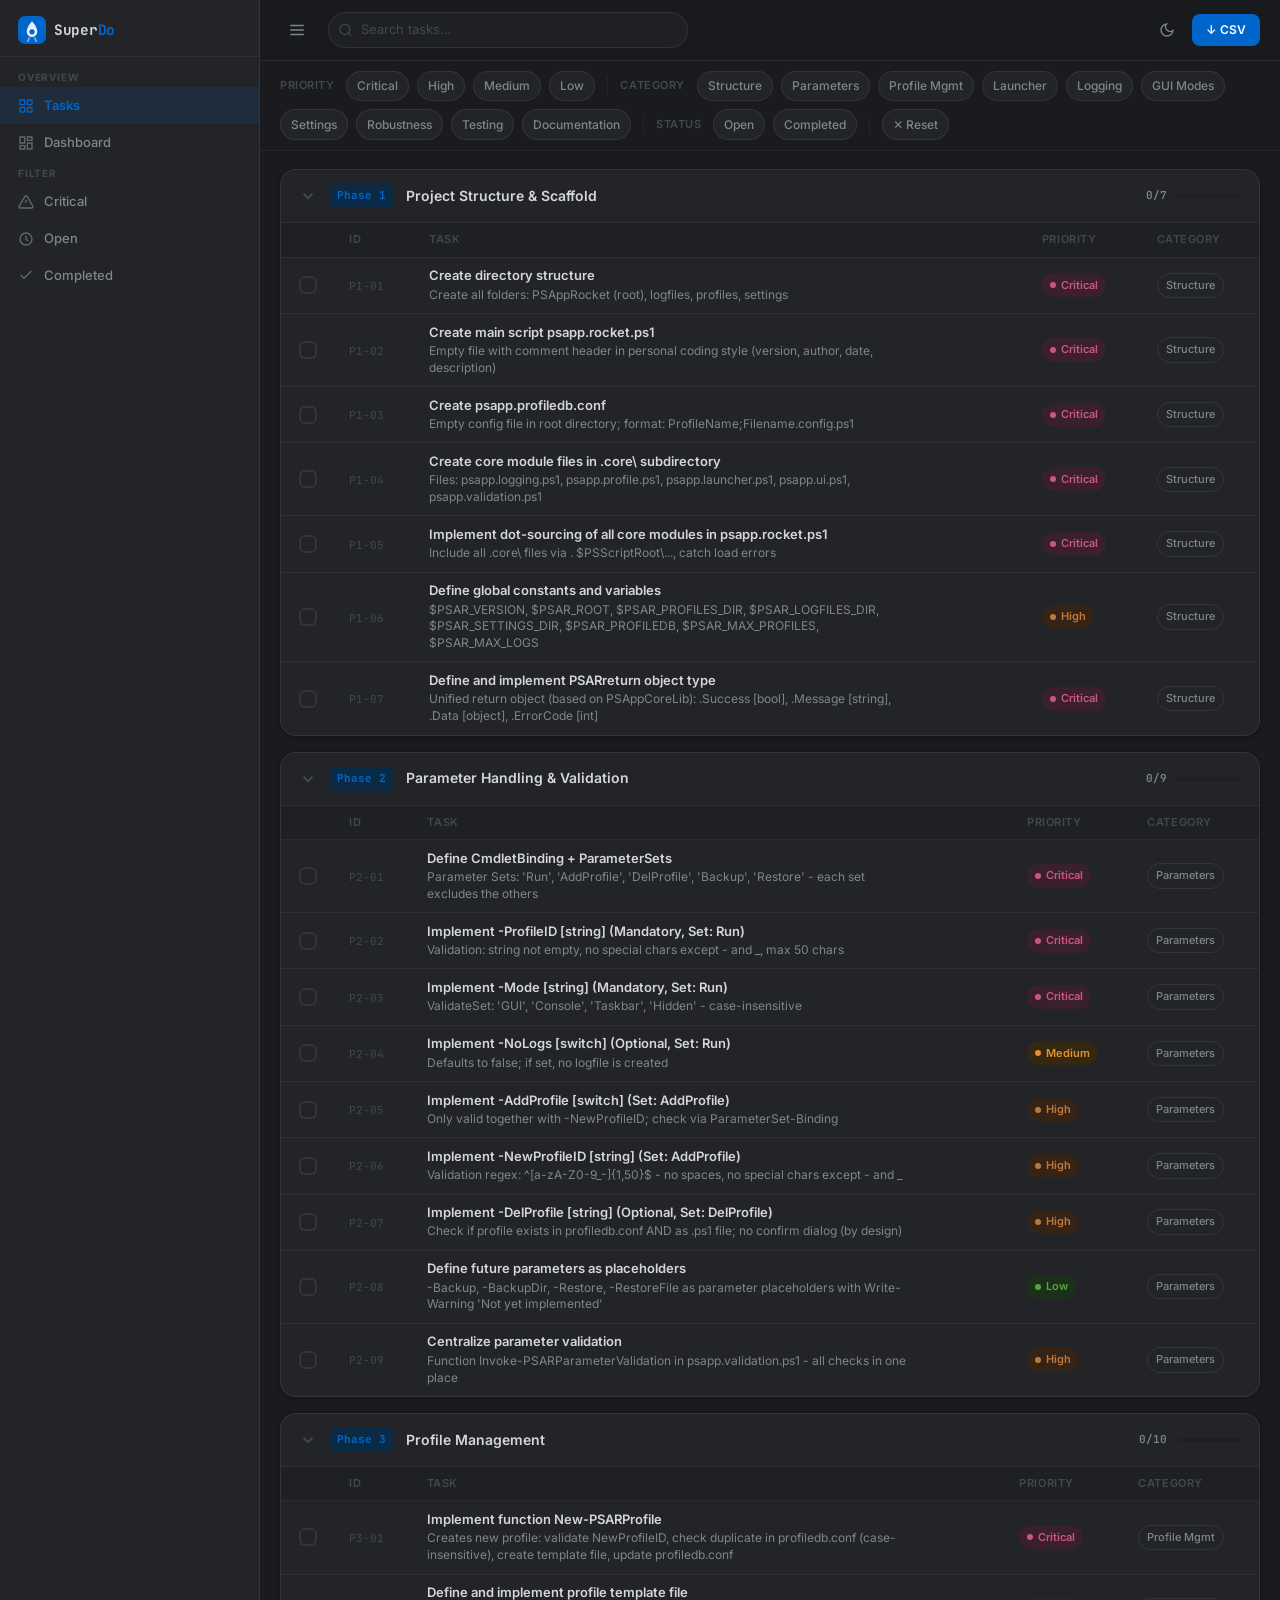
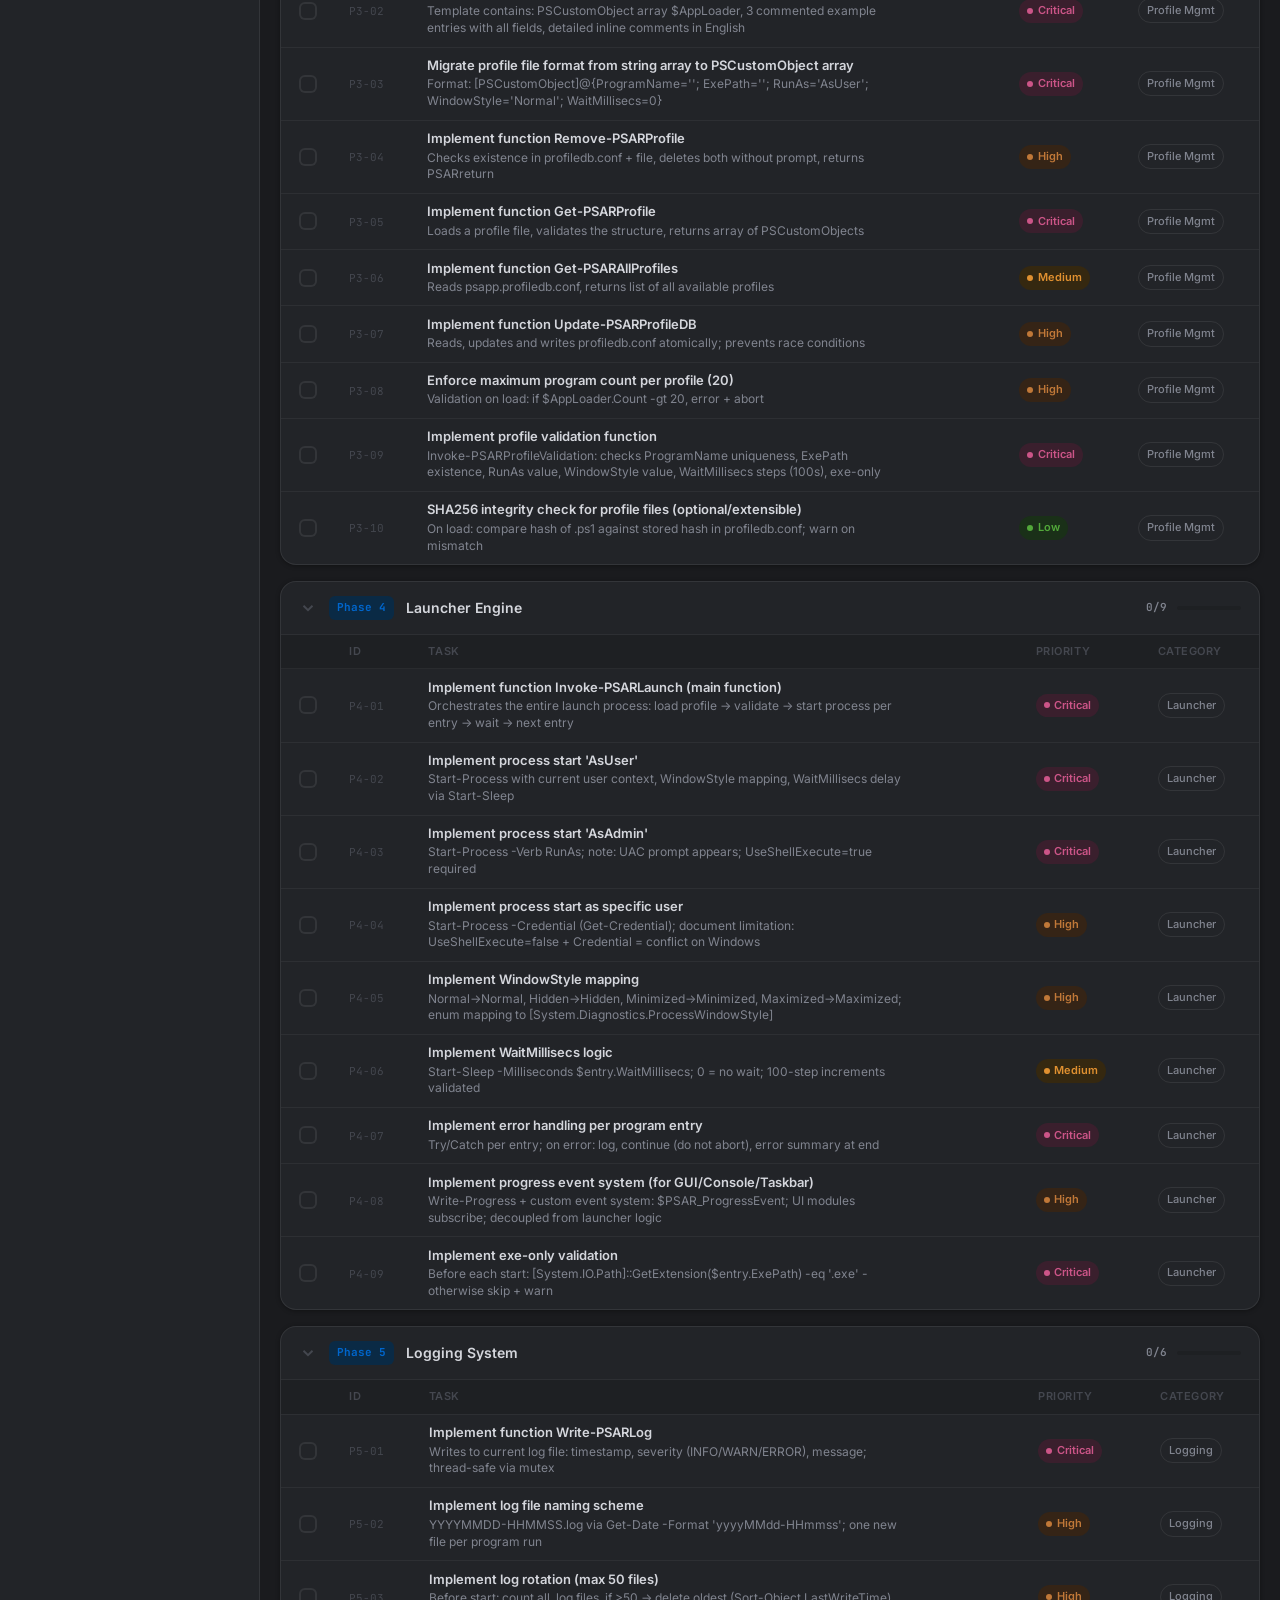
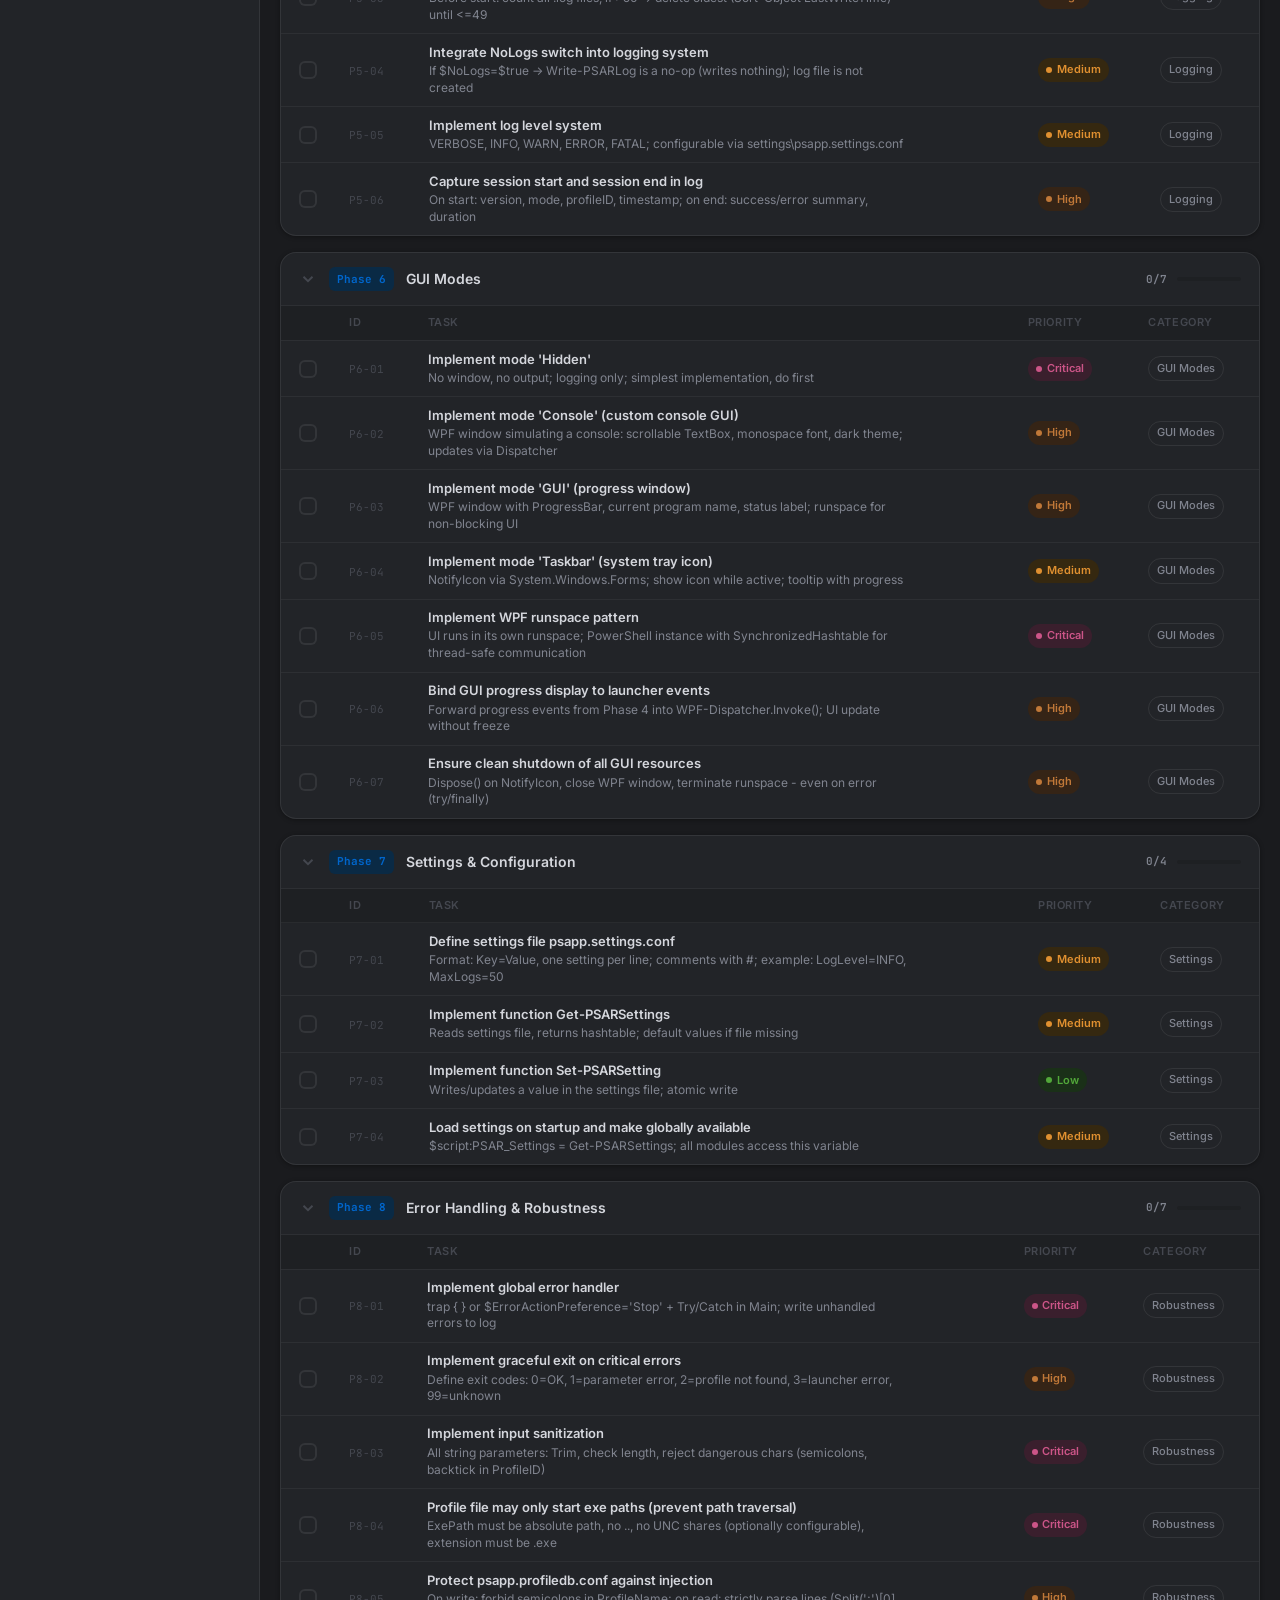
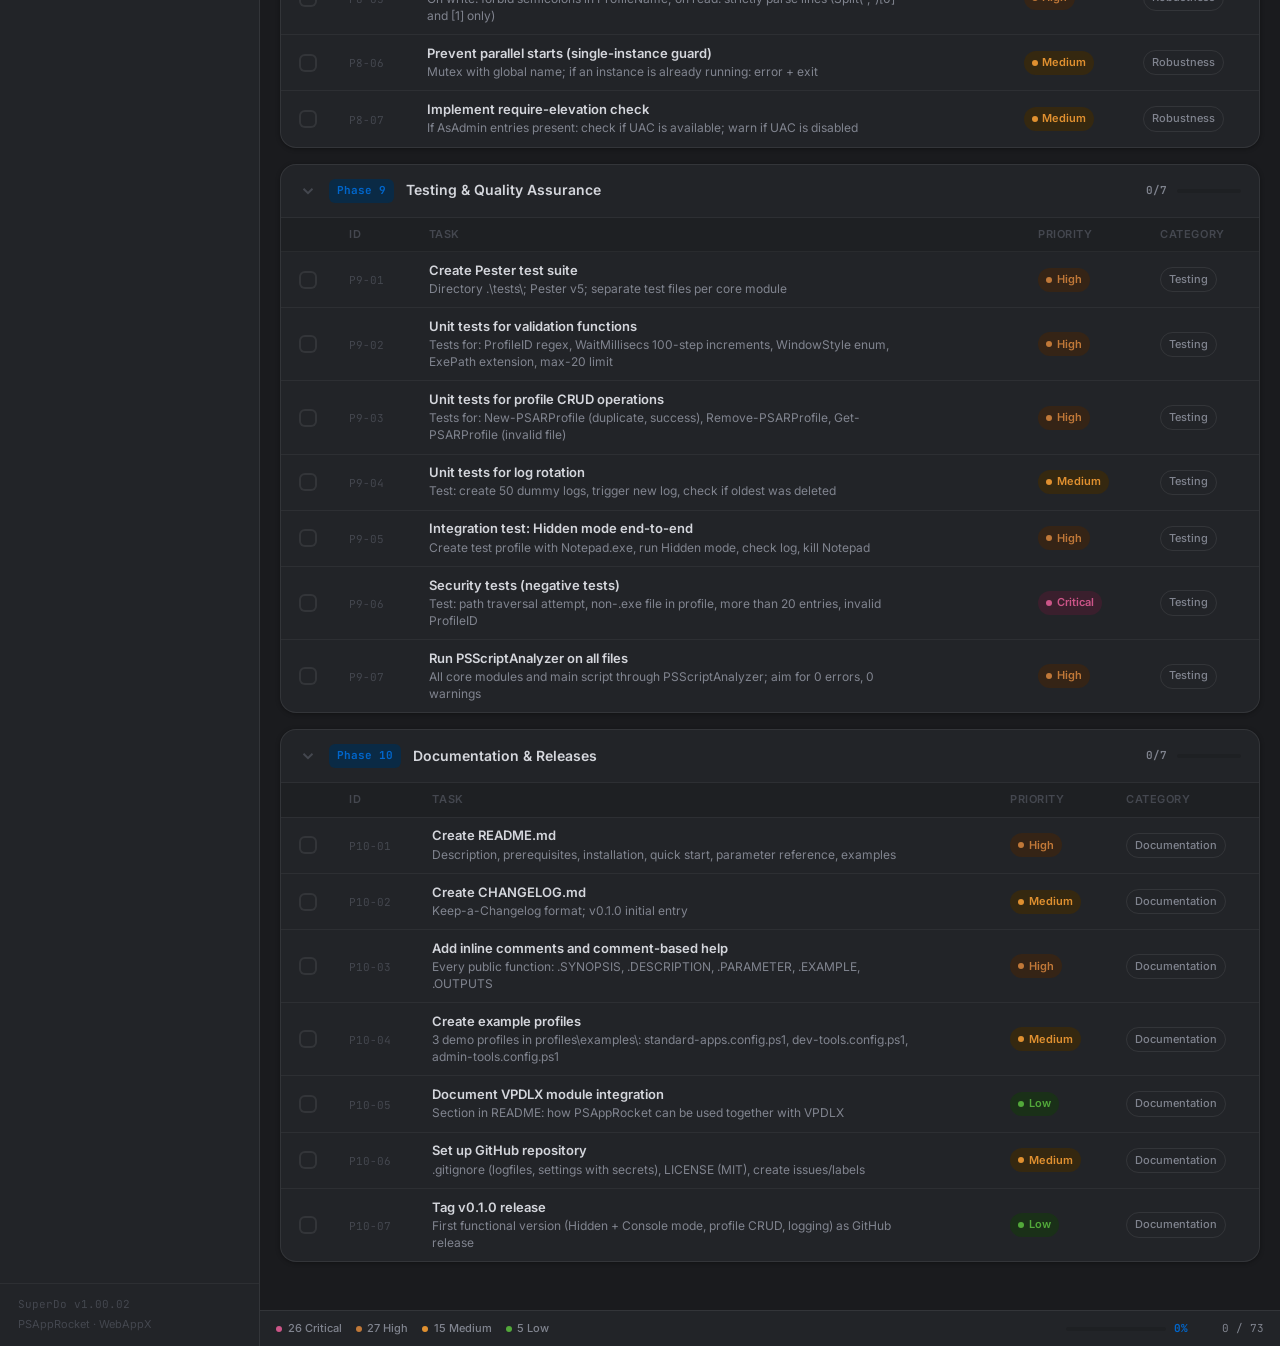
==== SuperDo/SuperDo.html @ b0fd2d06 "WebAppX Update (SuperDo)" ====
<!DOCTYPE html>
<html lang="en" data-theme="dark">
<head>
<meta charset="UTF-8">
<meta name="viewport" content="width=device-width, initial-scale=1.0">
<title>SuperDo – Task Manager</title>
<!-- Version: v1.00.02 -->
<link rel="preconnect" href="https://fonts.googleapis.com">
<link rel="preconnect" href="https://fonts.gstatic.com" crossorigin>
<link href="https://fonts.googleapis.com/css2?family=JetBrains+Mono:wght@400;500;700&family=Inter:wght@300;400;500;600;700&display=swap" rel="stylesheet">
<style>
*,*::before,*::after{box-sizing:border-box;margin:0;padding:0}

/* ============================================================
   LIGHT MODE  –  soft pastel-grey palette
   ============================================================ */
:root,[data-theme="light"]{
  /* Backgrounds */
  --bg:#eef0f4;
  --surface:#f5f6f8;
  --surface-2:#f9fafb;
  --surface-off:#e6e8ed;
  --surface-dyn:#dcdfe6;

  /* Borders / dividers */
  --border:rgba(80,90,110,.13);
  --divider:rgba(80,90,110,.08);

  /* Text */
  --text:#2c3143;
  --text-muted:#606880;
  --text-faint:#a0a8bc;
  --text-inv:#eef0f4;

  /* Primary accent – mid-blue */
  --primary:#0066cc;
  --primary-h:#0052a3;
  --primary-hl:#d6e8f8;

  /* Semantic colours */
  --error:#b83c6e;--error-hl:#ead5e2;
  --warn:#8a4a1a;--warn-hl:#e4d5c8;
  --success:#3d7520;--success-hl:#cfdfc9;
  --orange:#c96800;--orange-hl:#e8d9c4;
  --purple:#6e38a8;--purple-hl:#ddd0ec;

  /* Shadows */
  --shadow-sm:0 1px 3px rgba(44,49,67,.06);
  --shadow-md:0 4px 14px rgba(44,49,67,.09);
  --shadow-lg:0 12px 36px rgba(44,49,67,.13);

  /* Radii, fonts, transitions */
  --r-sm:.375rem;--r-md:.5rem;--r-lg:.75rem;--r-xl:1rem;--r-full:9999px;
  --font-body:'Inter',system-ui,sans-serif;
  --font-mono:'JetBrains Mono',monospace;
  --tr:180ms cubic-bezier(.16,1,.3,1);
  --sidebar-width:260px;
}

/* ============================================================
   DARK MODE  –  rich dark-grey + blue accent
   ============================================================ */
[data-theme="dark"]{
  /* Backgrounds – true dark-grey, no blue tint */
  --bg:#1a1b1e;
  --surface:#222428;
  --surface-2:#27292e;
  --surface-off:#1e2023;
  --surface-dyn:#2c2f35;

  /* Borders / dividers */
  --border:rgba(255,255,255,.08);
  --divider:rgba(255,255,255,.05);

  /* Text */
  --text:#d4d6dc;
  --text-muted:#80848f;
  --text-faint:#44474f;
  --text-inv:#1a1b1e;

  /* Primary accent – vivid blue */
  --primary:#0066cc;
  --primary-h:#0052a3;
  --primary-hl:#0a2a45;

  /* Semantic colours – muted, but readable on dark */
  --error:#cc5588;--error-hl:#3a1f2d;
  --warn:#c07838;--warn-hl:#352416;
  --success:#52a83a;--success-hl:#1a3018;
  --orange:#e09030;--orange-hl:#352810;
  --purple:#9060cc;--purple-hl:#281840;

  /* Shadows */
  --shadow-sm:0 1px 4px rgba(0,0,0,.35);
  --shadow-md:0 4px 16px rgba(0,0,0,.45);
  --shadow-lg:0 12px 40px rgba(0,0,0,.60);
}

html{-webkit-font-smoothing:antialiased;scroll-behavior:smooth}
body{
  font-family:var(--font-body);
  font-size:14px;
  color:var(--text);
  background:var(--bg);
  min-height:100dvh;
  line-height:1.6;
  display:flex;
  flex-direction:column;
  /* CRITICAL: no overflow:hidden here – let children control scroll */
  overflow:hidden;
}
button,input,select{font:inherit;color:inherit;cursor:pointer}
button{background:none;border:none}

/* ============ APP SHELL ============ */
.app-shell{
  display:flex;
  flex:1;
  height:100dvh;
  overflow:hidden;
  position:relative;
}

/* ============ SIDEBAR ============ */
.sidebar{
  width:var(--sidebar-width);
  background:var(--surface);
  border-right:1px solid var(--border);
  display:flex;
  flex-direction:column;
  flex-shrink:0;
  transform:translateX(0);
  transition:transform 320ms cubic-bezier(.16,1,.3,1), width 320ms cubic-bezier(.16,1,.3,1);
  overflow:hidden;
  z-index:200;
  position:relative;
}
.sidebar.collapsed{
  transform:translateX(calc(-1 * var(--sidebar-width)));
  width:0;
}
.sidebar-header{
  padding:1rem 1.125rem .75rem;
  display:flex;align-items:center;gap:.625rem;
  border-bottom:1px solid var(--divider);
  flex-shrink:0;
}
.sidebar-logo{display:flex;align-items:center;gap:.5rem;flex:1;text-decoration:none}
.sidebar-logo-icon{width:28px;height:28px;flex-shrink:0}
.sidebar-logo-text{font-family:var(--font-mono);font-size:.9rem;font-weight:700;color:var(--text);letter-spacing:-.02em;white-space:nowrap}
.sidebar-logo-text span{color:var(--primary)}
.sidebar-nav{flex:1;overflow-y:auto;padding:.5rem 0}
.sidebar-nav::-webkit-scrollbar{width:4px}
.sidebar-nav::-webkit-scrollbar-track{background:transparent}
.sidebar-nav::-webkit-scrollbar-thumb{background:var(--border);border-radius:2px}
.nav-section-label{
  font-size:10px;font-weight:700;text-transform:uppercase;letter-spacing:.08em;
  color:var(--text-faint);padding:.5rem 1.125rem .25rem;margin-top:.25rem;
}
.nav-item{
  display:flex;align-items:center;gap:.625rem;padding:.5rem 1.125rem;
  font-size:13px;font-weight:500;color:var(--text-muted);
  width:100%;text-align:left;
  transition:background var(--tr),color var(--tr);
  cursor:pointer;border:none;background:none;
}
.nav-item svg{width:16px;height:16px;flex-shrink:0;opacity:.7}
.nav-item:hover{background:var(--surface-dyn);color:var(--text)}
.nav-item.active{background:color-mix(in oklab,var(--primary) 12%,transparent);color:var(--primary);font-weight:600}
.nav-item.active svg{opacity:1}
.sidebar-footer{
  padding:.75rem 1.125rem;
  border-top:1px solid var(--divider);
  font-size:11px;color:var(--text-faint);flex-shrink:0;
}
.sidebar-version{font-family:var(--font-mono)}

/* ============ MAIN CONTENT AREA ============ */
.content-area{
  flex:1;
  display:flex;
  flex-direction:column;
  overflow:hidden;
  min-width:0;
  transition:margin-left 320ms cubic-bezier(.16,1,.3,1);
}

/* ============ HEADER ============ */
.header{
  position:relative;z-index:100;
  background:color-mix(in oklab,var(--bg) 88%,transparent);
  backdrop-filter:blur(16px);
  border-bottom:1px solid var(--border);
  padding:.75rem 1.25rem;
  display:flex;align-items:center;gap:.875rem;
  flex-shrink:0;
}
.btn-sidebar-toggle{
  width:34px;height:34px;display:flex;align-items:center;justify-content:center;
  border-radius:var(--r-md);color:var(--text-muted);
  transition:background var(--tr),color var(--tr);flex-shrink:0;
}
.btn-sidebar-toggle:hover{background:var(--surface-dyn);color:var(--text)}
.header-title{
  font-family:var(--font-mono);font-size:.875rem;font-weight:700;
  color:var(--text);flex-shrink:0;display:none;
}
@media(max-width:500px){.header-title{display:block}}
.header-center{flex:1;min-width:0}
.search-wrap{position:relative}
.search-wrap svg{position:absolute;left:.625rem;top:50%;transform:translateY(-50%);color:var(--text-faint);pointer-events:none;width:15px;height:15px}
.search{
  width:100%;max-width:360px;padding:.4rem .75rem .4rem 2rem;
  background:var(--surface-off);border:1px solid var(--border);
  border-radius:var(--r-full);font-size:13px;color:var(--text);
  transition:border-color var(--tr),box-shadow var(--tr);outline:none;
}
.search:focus{border-color:var(--primary);box-shadow:0 0 0 3px color-mix(in oklab,var(--primary) 18%,transparent)}
.search::placeholder{color:var(--text-faint)}
.header-right{display:flex;align-items:center;gap:.5rem;flex-shrink:0}
.btn-icon{
  width:34px;height:34px;display:flex;align-items:center;justify-content:center;
  border-radius:var(--r-md);color:var(--text-muted);
  transition:background var(--tr),color var(--tr);
}
.btn-icon:hover{background:var(--surface-dyn);color:var(--text)}
.btn-export{
  padding:.4rem .875rem;background:var(--primary);color:#fff;
  border-radius:var(--r-md);font-size:12px;font-weight:600;
  transition:background var(--tr);white-space:nowrap;
}
.btn-export:hover{background:var(--primary-h)}

/* ============ PAGE BODY – the ONE scrollable region ============ */
.page-body{
  flex:1;
  overflow-y:auto;
  overflow-x:hidden;
  min-height:0; /* CRITICAL FIX for flex-child scroll */
  /* No padding-bottom here; each view manages its own spacing */
}
.page-body::-webkit-scrollbar{width:5px}
.page-body::-webkit-scrollbar-track{background:transparent}
.page-body::-webkit-scrollbar-thumb{background:var(--border);border-radius:3px}

/* ============ VIEWS ============ */
/*
  KEY FIX: views must NOT use display:block when active.
  Instead we keep them as block but allow the page-body to
  scroll through the full natural height of each view.
  No height:100% / overflow on .view itself!
*/
.view{display:none;animation:fadeIn 200ms ease}
.view.active{display:block}
@keyframes fadeIn{from{opacity:0;transform:translateY(6px)}to{opacity:1;transform:translateY(0)}}

/* ============ FILTERS ============ */
.filters{
  padding:.625rem 1.25rem;
  display:flex;align-items:center;gap:.5rem;flex-wrap:wrap;
  border-bottom:1px solid var(--divider);
  position:sticky;top:0;z-index:10;
  background:var(--bg);
}
.filter-label{font-size:11px;font-weight:600;text-transform:uppercase;letter-spacing:.05em;color:var(--text-faint);margin-right:.25rem}
.filter-btn{
  padding:.3rem .625rem;border-radius:var(--r-full);
  border:1px solid var(--border);font-size:12px;font-weight:500;
  color:var(--text-muted);background:var(--surface);
  transition:all var(--tr);
}
.filter-btn:hover{border-color:var(--primary);color:var(--primary)}
.filter-btn.active{background:var(--primary);border-color:var(--primary);color:#fff}
.filter-sep{width:1px;height:18px;background:var(--divider);margin:0 .25rem}

/* ============ MAIN TASK LIST ============ */
.main{padding:1.125rem 1.25rem 3rem;max-width:1400px;margin:0 auto}
.phases-grid{display:flex;flex-direction:column;gap:1rem}

/* PHASE CARD */
.phase-card{
  background:var(--surface);border:1px solid var(--border);
  border-radius:var(--r-xl);overflow:hidden;
  box-shadow:var(--shadow-sm);transition:box-shadow var(--tr);
}
.phase-card:hover{box-shadow:var(--shadow-md)}
.phase-header{
  padding:.875rem 1.125rem;display:flex;align-items:center;gap:.75rem;
  cursor:pointer;user-select:none;transition:background var(--tr);
}
.phase-header:hover{background:var(--surface-dyn)}
.phase-toggle{
  width:18px;height:18px;display:flex;align-items:center;justify-content:center;
  color:var(--text-faint);flex-shrink:0;transition:transform var(--tr);
}
.phase-card.collapsed .phase-toggle{transform:rotate(-90deg)}
.phase-badge{
  font-family:var(--font-mono);font-size:11px;font-weight:700;
  padding:.2rem .5rem;border-radius:var(--r-sm);
  background:var(--primary-hl);color:var(--primary);flex-shrink:0;
}
.phase-title{font-size:14px;font-weight:600;flex:1}
.phase-meta{display:flex;align-items:center;gap:.625rem;flex-shrink:0}
.phase-progress{font-size:11px;font-weight:600;font-family:var(--font-mono);color:var(--text-muted)}
.phase-mini-bar{width:64px;height:4px;background:var(--surface-off);border-radius:var(--r-full);overflow:hidden}
.phase-mini-fill{height:100%;background:var(--primary);border-radius:var(--r-full);transition:width .4s ease}
.phase-body{border-top:1px solid var(--divider)}
.phase-card.collapsed .phase-body{display:none}

/* TODO TABLE */
.todo-table{width:100%;border-collapse:collapse}
.todo-table th{
  padding:.5rem 1rem;text-align:left;font-size:11px;font-weight:600;
  text-transform:uppercase;letter-spacing:.05em;color:var(--text-faint);
  border-bottom:1px solid var(--divider);background:var(--surface-off);
}
.todo-table th:first-child{padding-left:1.125rem;width:44px}
.todo-table td{padding:.6rem 1rem;border-bottom:1px solid var(--divider);vertical-align:middle;font-size:13px}
.todo-table td:first-child{padding-left:1.125rem}
.todo-table tr:last-child td{border-bottom:none}
.todo-table tr{transition:background var(--tr)}
.todo-table tr:hover td{background:var(--surface-2)}
.todo-table tr.done td{opacity:.45}
.todo-table tr.hidden-row{display:none}

/* CHECKBOX */
.cb-wrap{display:flex;align-items:center;justify-content:center}
.cb{
  width:18px;height:18px;border-radius:var(--r-sm);
  border:2px solid var(--border);cursor:pointer;
  display:flex;align-items:center;justify-content:center;
  transition:all var(--tr);flex-shrink:0;background:var(--surface);
}
.cb:hover{border-color:var(--primary)}
.cb.checked{background:var(--primary);border-color:var(--primary)}
.cb.checked::after{content:'';display:block;width:5px;height:9px;border:2px solid #fff;border-top:none;border-left:none;transform:rotate(45deg) translateY(-1px)}

/* TASK ID */
.task-id{font-family:var(--font-mono);font-size:11px;color:var(--text-faint);white-space:nowrap}

/* PRIORITY BADGE */
.prio{display:inline-flex;align-items:center;gap:.3rem;padding:.2rem .5rem;border-radius:var(--r-full);font-size:11px;font-weight:600;white-space:nowrap}
.prio-dot{width:6px;height:6px;border-radius:50%}
.prio.critical{background:var(--error-hl);color:var(--error)}
.prio.high{background:var(--warn-hl);color:var(--warn)}
.prio.medium{background:var(--orange-hl);color:var(--orange)}
.prio.low{background:var(--success-hl);color:var(--success)}

/* CATEGORY BADGE */
.cat{
  display:inline-flex;padding:.18rem .5rem;border-radius:var(--r-full);
  font-size:11px;font-weight:500;border:1px solid var(--border);
  color:var(--text-muted);white-space:nowrap;
}

/* TASK NAME / DESC */
.task-name{font-weight:600;color:var(--text);font-size:13px;line-height:1.3;margin-bottom:.15rem}
.task-desc{font-size:12px;color:var(--text-muted);line-height:1.4;max-width:60ch}

/* EMPTY STATE */
.empty-state{text-align:center;padding:3rem 1rem;color:var(--text-muted)}
.empty-state svg{width:40px;height:40px;margin:0 auto .75rem;color:var(--text-faint)}
.empty-state h3{font-size:14px;font-weight:600;color:var(--text);margin-bottom:.25rem}
.empty-state p{font-size:13px}

/* ============ DASHBOARD VIEW ============
   The dashboard is a normal block child of .page-body.
   .page-body has overflow-y:auto, so it scrolls naturally.
   We just need sensible padding and no fixed/overflow constraints.
============================================ */
.dashboard{
  padding:1.5rem 1.5rem 4rem;
  max-width:1200px;
  margin:0 auto;
  display:flex;
  flex-direction:column;
  gap:1.5rem;
}
.dash-heading{font-size:1.125rem;font-weight:700;color:var(--text);letter-spacing:-.02em}
.dash-subheading{font-size:12px;color:var(--text-muted);margin-top:.2rem}
.dash-section-title{
  font-size:11px;font-weight:700;text-transform:uppercase;
  letter-spacing:.07em;color:var(--text-faint);margin-bottom:.75rem;
}

/* Overall progress card */
.dash-progress-card{
  background:var(--surface);border:1px solid var(--border);
  border-radius:var(--r-xl);padding:1.25rem 1.5rem;
  display:flex;align-items:center;gap:2rem;flex-wrap:wrap;
}
.dash-pct-ring{position:relative;width:80px;height:80px;flex-shrink:0}
.dash-pct-ring svg{width:80px;height:80px;transform:rotate(-90deg)}
.dash-pct-ring .ring-bg{fill:none;stroke:var(--surface-off);stroke-width:7}
.dash-pct-ring .ring-fill{
  fill:none;stroke:var(--primary);stroke-width:7;stroke-linecap:round;
  transition:stroke-dashoffset .6s cubic-bezier(.16,1,.3,1);
}
.dash-pct-label{
  position:absolute;inset:0;display:flex;align-items:center;justify-content:center;
  font-family:var(--font-mono);font-size:1rem;font-weight:700;color:var(--primary);
}
.dash-progress-info{flex:1}
.dash-progress-title{font-size:1rem;font-weight:700;color:var(--text);margin-bottom:.2rem}
.dash-progress-sub{font-size:12px;color:var(--text-muted)}
.dash-progress-bar-wrap{margin-top:.625rem;height:6px;background:var(--surface-off);border-radius:var(--r-full);overflow:hidden}
.dash-progress-bar-fill{height:100%;background:var(--primary);border-radius:var(--r-full);transition:width .5s ease}

/* Stat cards grid */
.dash-cards-grid{display:grid;grid-template-columns:repeat(auto-fill,minmax(180px,1fr));gap:.75rem}
.dash-card{
  background:var(--surface);border:1px solid var(--border);
  border-radius:var(--r-xl);padding:1rem 1.125rem;
  display:flex;flex-direction:column;gap:.25rem;
  transition:box-shadow var(--tr),border-color var(--tr);
}
.dash-card:hover{box-shadow:var(--shadow-md);border-color:color-mix(in oklab,var(--primary) 25%,var(--border))}
.dash-card-icon{width:32px;height:32px;border-radius:var(--r-md);display:flex;align-items:center;justify-content:center;margin-bottom:.5rem}
.dash-card-icon svg{width:16px;height:16px}
.dash-card-value{font-family:var(--font-mono);font-size:1.5rem;font-weight:700;line-height:1}
.dash-card-label{font-size:11px;color:var(--text-muted);font-weight:500}
.dash-card-sub{font-size:10px;color:var(--text-faint);margin-top:.1rem}

/* Category breakdown */
.dash-cat-grid{display:flex;flex-direction:column;gap:.5rem}
.dash-cat-row{
  display:flex;align-items:center;gap:.75rem;
  padding:.5rem .75rem;
  background:var(--surface);border:1px solid var(--border);
  border-radius:var(--r-lg);
}
.dash-cat-label{font-size:12px;font-weight:500;color:var(--text);min-width:120px;flex-shrink:0}
.dash-cat-bar-wrap{flex:1;height:5px;background:var(--surface-off);border-radius:var(--r-full);overflow:hidden}
.dash-cat-bar-fill{height:100%;background:var(--primary);border-radius:var(--r-full);transition:width .5s ease}
.dash-cat-count{font-family:var(--font-mono);font-size:11px;font-weight:600;color:var(--text-muted);min-width:40px;text-align:right;flex-shrink:0}
.dash-cat-done{font-size:10px;color:var(--text-faint);min-width:34px;text-align:right;flex-shrink:0}

/* ============ STATUS BAR (bottom) ============ */
.status-bar{
  flex-shrink:0;height:36px;
  background:var(--surface);border-top:1px solid var(--border);
  display:flex;align-items:center;padding:0 1rem;gap:.875rem;
  overflow:hidden;font-size:11px;z-index:50;
}
.status-bar-left{display:flex;align-items:center;gap:.875rem;flex:1;min-width:0;overflow:hidden}
.status-pill{display:flex;align-items:center;gap:.35rem;white-space:nowrap;color:var(--text-muted);font-weight:500}
.status-pill .sdot{width:6px;height:6px;border-radius:50%;flex-shrink:0}
.status-bar-progress{display:flex;align-items:center;gap:.5rem;flex-shrink:0}
.status-bar-progress-track{width:100px;height:4px;background:var(--surface-off);border-radius:var(--r-full);overflow:hidden}
.status-bar-progress-fill{height:100%;background:var(--primary);border-radius:var(--r-full);transition:width .4s ease}
.status-bar-pct{font-family:var(--font-mono);font-size:11px;font-weight:700;color:var(--primary);min-width:2.5rem}
.status-bar-done{font-size:11px;color:var(--text-muted);font-family:var(--font-mono);white-space:nowrap}

/* ============ MOBILE ============ */
@media(max-width:768px){
  .sidebar{position:absolute;top:0;left:0;height:100%;box-shadow:var(--shadow-lg)}
  .sidebar-overlay{display:none;position:absolute;inset:0;background:rgba(0,0,0,.4);z-index:190}
  .sidebar-overlay.visible{display:block}
  .todo-table th:nth-child(4),.todo-table td:nth-child(4),
  .todo-table th:nth-child(5),.todo-table td:nth-child(5){display:none}
  .task-desc{display:none}
  .header{padding:.625rem 1rem;gap:.625rem}
  .filters{padding:.625rem 1rem}
  .main{padding:.875rem 1rem 3rem}
  .dashboard{padding:1rem 1rem 3rem}
  .status-pill:nth-child(n+4){display:none}
}
</style>
</head>
<body>
<div class="app-shell">

  <!-- SIDEBAR -->
  <aside class="sidebar" id="sidebar" role="navigation" aria-label="Main Navigation">
    <div class="sidebar-header">
      <a class="sidebar-logo" href="#">
        <svg class="sidebar-logo-icon" viewBox="0 0 32 32" fill="none" xmlns="http://www.w3.org/2000/svg" aria-hidden="true">
          <rect width="32" height="32" rx="8" fill="var(--primary)"/>
          <path d="M16 6C16 6 10 12 10 18C10 21.314 12.686 24 16 24C19.314 24 22 21.314 22 18C22 12 16 6 16 6Z" fill="white" opacity="0.9"/>
          <circle cx="16" cy="18" r="3" fill="var(--primary)"/>
          <path d="M13 25L11 29M19 25L21 29" stroke="white" stroke-width="1.5" stroke-linecap="round" opacity="0.6"/>
        </svg>
        <span class="sidebar-logo-text">Super<span>Do</span></span>
      </a>
    </div>
    <nav class="sidebar-nav">
      <span class="nav-section-label">Overview</span>
      <button class="nav-item active" data-view="tasks" id="nav-tasks">
        <svg viewBox="0 0 24 24" fill="none" stroke="currentColor" stroke-width="2"><rect x="3" y="3" width="7" height="7" rx="1"/><rect x="14" y="3" width="7" height="7" rx="1"/><rect x="3" y="14" width="7" height="7" rx="1"/><rect x="14" y="14" width="7" height="7" rx="1"/></svg>
        Tasks
      </button>
      <button class="nav-item" data-view="dashboard" id="nav-dashboard">
        <svg viewBox="0 0 24 24" fill="none" stroke="currentColor" stroke-width="2"><path d="M3 3h7v9H3zM14 3h7v5h-7zM14 12h7v9h-7zM3 16h7v5H3z"/></svg>
        Dashboard
      </button>
      <span class="nav-section-label" style="margin-top:.75rem">Filter</span>
      <button class="nav-item" data-view="tasks" data-filter-prio="critical" id="nav-critical">
        <svg viewBox="0 0 24 24" fill="none" stroke="currentColor" stroke-width="2"><path d="M10.29 3.86L1.82 18a2 2 0 0 0 1.71 3h16.94a2 2 0 0 0 1.71-3L13.71 3.86a2 2 0 0 0-3.42 0z"/><line x1="12" y1="9" x2="12" y2="13"/><line x1="12" y1="17" x2="12.01" y2="17"/></svg>
        Critical
      </button>
      <button class="nav-item" data-view="tasks" data-filter-status="open" id="nav-open">
        <svg viewBox="0 0 24 24" fill="none" stroke="currentColor" stroke-width="2"><circle cx="12" cy="12" r="9"/><path d="M12 7v5l3 3"/></svg>
        Open
      </button>
      <button class="nav-item" data-view="tasks" data-filter-status="done" id="nav-done">
        <svg viewBox="0 0 24 24" fill="none" stroke="currentColor" stroke-width="2"><polyline points="20 6 9 17 4 12"/></svg>
        Completed
      </button>
    </nav>
    <div class="sidebar-footer">
      <div class="sidebar-version">SuperDo v1.00.02</div>
      <div style="margin-top:.2rem">PSAppRocket · WebAppX</div>
    </div>
  </aside>

  <!-- Mobile overlay -->
  <div class="sidebar-overlay" id="sidebarOverlay"></div>

  <!-- CONTENT AREA -->
  <div class="content-area">

    <!-- HEADER -->
    <header class="header">
      <button class="btn-sidebar-toggle" id="btnSidebarToggle" aria-label="Toggle sidebar">
        <svg width="18" height="18" viewBox="0 0 24 24" fill="none" stroke="currentColor" stroke-width="2"><line x1="3" y1="6" x2="21" y2="6"/><line x1="3" y1="12" x2="21" y2="12"/><line x1="3" y1="18" x2="21" y2="18"/></svg>
      </button>
      <span class="header-title">SuperDo</span>
      <div class="header-center">
        <div class="search-wrap">
          <svg viewBox="0 0 24 24" fill="none" stroke="currentColor" stroke-width="2"><circle cx="11" cy="11" r="8"/><path d="m21 21-4.35-4.35"/></svg>
          <input class="search" type="text" id="searchInput" placeholder="Search tasks…" autocomplete="off">
        </div>
      </div>
      <div class="header-right">
        <button class="btn-icon" id="themeToggle" aria-label="Toggle theme">
          <svg width="16" height="16" viewBox="0 0 24 24" fill="none" stroke="currentColor" stroke-width="2"><path d="M21 12.79A9 9 0 1 1 11.21 3 7 7 0 0 0 21 12.79z"/></svg>
        </button>
        <button class="btn-export" id="exportBtn">↓ CSV</button>
      </div>
    </header>

    <!-- PAGE BODY: the single scrollable container -->
    <div class="page-body" id="pageBody">

      <!-- VIEW: TASKS -->
      <div class="view active" id="view-tasks">
        <div class="filters" id="filtersBar"></div>
        <main class="main"><div class="phases-grid" id="phasesGrid"></div></main>
      </div>

      <!-- VIEW: DASHBOARD -->
      <div class="view" id="view-dashboard">
        <div class="dashboard" id="dashboardContent"></div>
      </div>

    </div><!-- /page-body -->

    <!-- STATUS BAR -->
    <div class="status-bar" id="statusBar">
      <div class="status-bar-left" id="statusBarLeft"></div>
      <div class="status-bar-progress">
        <div class="status-bar-progress-track">
          <div class="status-bar-progress-fill" id="statusBarFill" style="width:0%"></div>
        </div>
        <span class="status-bar-pct" id="statusBarPct">0%</span>
        <span class="status-bar-done" id="statusBarDone">0 / 0</span>
      </div>
    </div>

  </div><!-- /content-area -->
</div><!-- /app-shell -->

<script>
// ============================================================
// DATA
// ============================================================
const TODOS = {
  "Phase 1: Project Structure & Scaffold": [
    ["P1-01","Create directory structure","Create all folders: PSAppRocket (root), logfiles, profiles, settings","critical","structure"],
    ["P1-02","Create main script psapp.rocket.ps1","Empty file with comment header in personal coding style (version, author, date, description)","critical","structure"],
    ["P1-03","Create psapp.profiledb.conf","Empty config file in root directory; format: ProfileName;Filename.config.ps1","critical","structure"],
    ["P1-04","Create core module files in .core\\ subdirectory","Files: psapp.logging.ps1, psapp.profile.ps1, psapp.launcher.ps1, psapp.ui.ps1, psapp.validation.ps1","critical","structure"],
    ["P1-05","Implement dot-sourcing of all core modules in psapp.rocket.ps1","Include all .core\\ files via . $PSScriptRoot\\..., catch load errors","critical","structure"],
    ["P1-06","Define global constants and variables","$PSAR_VERSION, $PSAR_ROOT, $PSAR_PROFILES_DIR, $PSAR_LOGFILES_DIR, $PSAR_SETTINGS_DIR, $PSAR_PROFILEDB, $PSAR_MAX_PROFILES, $PSAR_MAX_LOGS","high","structure"],
    ["P1-07","Define and implement PSARreturn object type","Unified return object (based on PSAppCoreLib): .Success [bool], .Message [string], .Data [object], .ErrorCode [int]","critical","structure"]
  ],
  "Phase 2: Parameter Handling & Validation": [
    ["P2-01","Define CmdletBinding + ParameterSets","Parameter Sets: 'Run', 'AddProfile', 'DelProfile', 'Backup', 'Restore' - each set excludes the others","critical","params"],
    ["P2-02","Implement -ProfileID [string] (Mandatory, Set: Run)","Validation: string not empty, no special chars except - and _, max 50 chars","critical","params"],
    ["P2-03","Implement -Mode [string] (Mandatory, Set: Run)","ValidateSet: 'GUI', 'Console', 'Taskbar', 'Hidden' - case-insensitive","critical","params"],
    ["P2-04","Implement -NoLogs [switch] (Optional, Set: Run)","Defaults to false; if set, no logfile is created","medium","params"],
    ["P2-05","Implement -AddProfile [switch] (Set: AddProfile)","Only valid together with -NewProfileID; check via ParameterSet-Binding","high","params"],
    ["P2-06","Implement -NewProfileID [string] (Set: AddProfile)","Validation regex: ^[a-zA-Z0-9_-]{1,50}$ - no spaces, no special chars except - and _","high","params"],
    ["P2-07","Implement -DelProfile [string] (Optional, Set: DelProfile)","Check if profile exists in profiledb.conf AND as .ps1 file; no confirm dialog (by design)","high","params"],
    ["P2-08","Define future parameters as placeholders","-Backup, -BackupDir, -Restore, -RestoreFile as parameter placeholders with Write-Warning 'Not yet implemented'","low","params"],
    ["P2-09","Centralize parameter validation","Function Invoke-PSARParameterValidation in psapp.validation.ps1 - all checks in one place","high","params"]
  ],
  "Phase 3: Profile Management": [
    ["P3-01","Implement function New-PSARProfile","Creates new profile: validate NewProfileID, check duplicate in profiledb.conf (case-insensitive), create template file, update profiledb.conf","critical","profile"],
    ["P3-02","Define and implement profile template file","Template contains: PSCustomObject array $AppLoader, 3 commented example entries with all fields, detailed inline comments in English","critical","profile"],
    ["P3-03","Migrate profile file format from string array to PSCustomObject array","Format: [PSCustomObject]@{ProgramName=''; ExePath=''; RunAs='AsUser'; WindowStyle='Normal'; WaitMillisecs=0}","critical","profile"],
    ["P3-04","Implement function Remove-PSARProfile","Checks existence in profiledb.conf + file, deletes both without prompt, returns PSARreturn","high","profile"],
    ["P3-05","Implement function Get-PSARProfile","Loads a profile file, validates the structure, returns array of PSCustomObjects","critical","profile"],
    ["P3-06","Implement function Get-PSARAllProfiles","Reads psapp.profiledb.conf, returns list of all available profiles","medium","profile"],
    ["P3-07","Implement function Update-PSARProfileDB","Reads, updates and writes profiledb.conf atomically; prevents race conditions","high","profile"],
    ["P3-08","Enforce maximum program count per profile (20)","Validation on load: if $AppLoader.Count -gt 20, error + abort","high","profile"],
    ["P3-09","Implement profile validation function","Invoke-PSARProfileValidation: checks ProgramName uniqueness, ExePath existence, RunAs value, WindowStyle value, WaitMillisecs steps (100s), exe-only","critical","profile"],
    ["P3-10","SHA256 integrity check for profile files (optional/extensible)","On load: compare hash of .ps1 against stored hash in profiledb.conf; warn on mismatch","low","profile"]
  ],
  "Phase 4: Launcher Engine": [
    ["P4-01","Implement function Invoke-PSARLaunch (main function)","Orchestrates the entire launch process: load profile -> validate -> start process per entry -> wait -> next entry","critical","launcher"],
    ["P4-02","Implement process start 'AsUser'","Start-Process with current user context, WindowStyle mapping, WaitMillisecs delay via Start-Sleep","critical","launcher"],
    ["P4-03","Implement process start 'AsAdmin'","Start-Process -Verb RunAs; note: UAC prompt appears; UseShellExecute=true required","critical","launcher"],
    ["P4-04","Implement process start as specific user","Start-Process -Credential (Get-Credential); document limitation: UseShellExecute=false + Credential = conflict on Windows","high","launcher"],
    ["P4-05","Implement WindowStyle mapping","Normal->Normal, Hidden->Hidden, Minimized->Minimized, Maximized->Maximized; enum mapping to [System.Diagnostics.ProcessWindowStyle]","high","launcher"],
    ["P4-06","Implement WaitMillisecs logic","Start-Sleep -Milliseconds $entry.WaitMillisecs; 0 = no wait; 100-step increments validated","medium","launcher"],
    ["P4-07","Implement error handling per program entry","Try/Catch per entry; on error: log, continue (do not abort), error summary at end","critical","launcher"],
    ["P4-08","Implement progress event system (for GUI/Console/Taskbar)","Write-Progress + custom event system: $PSAR_ProgressEvent; UI modules subscribe; decoupled from launcher logic","high","launcher"],
    ["P4-09","Implement exe-only validation","Before each start: [System.IO.Path]::GetExtension($entry.ExePath) -eq '.exe' - otherwise skip + warn","critical","launcher"]
  ],
  "Phase 5: Logging System": [
    ["P5-01","Implement function Write-PSARLog","Writes to current log file: timestamp, severity (INFO/WARN/ERROR), message; thread-safe via mutex","critical","logging"],
    ["P5-02","Implement log file naming scheme","YYYYMMDD-HHMMSS.log via Get-Date -Format 'yyyyMMdd-HHmmss'; one new file per program run","high","logging"],
    ["P5-03","Implement log rotation (max 50 files)","Before start: count all .log files, if >50 -> delete oldest (Sort-Object LastWriteTime) until <=49","high","logging"],
    ["P5-04","Integrate NoLogs switch into logging system","If $NoLogs=$true -> Write-PSARLog is a no-op (writes nothing); log file is not created","medium","logging"],
    ["P5-05","Implement log level system","VERBOSE, INFO, WARN, ERROR, FATAL; configurable via settings\\psapp.settings.conf","medium","logging"],
    ["P5-06","Capture session start and session end in log","On start: version, mode, profileID, timestamp; on end: success/error summary, duration","high","logging"]
  ],
  "Phase 6: GUI Modes": [
    ["P6-01","Implement mode 'Hidden'","No window, no output; logging only; simplest implementation, do first","critical","gui"],
    ["P6-02","Implement mode 'Console' (custom console GUI)","WPF window simulating a console: scrollable TextBox, monospace font, dark theme; updates via Dispatcher","high","gui"],
    ["P6-03","Implement mode 'GUI' (progress window)","WPF window with ProgressBar, current program name, status label; runspace for non-blocking UI","high","gui"],
    ["P6-04","Implement mode 'Taskbar' (system tray icon)","NotifyIcon via System.Windows.Forms; show icon while active; tooltip with progress","medium","gui"],
    ["P6-05","Implement WPF runspace pattern","UI runs in its own runspace; PowerShell instance with SynchronizedHashtable for thread-safe communication","critical","gui"],
    ["P6-06","Bind GUI progress display to launcher events","Forward progress events from Phase 4 into WPF-Dispatcher.Invoke(); UI update without freeze","high","gui"],
    ["P6-07","Ensure clean shutdown of all GUI resources","Dispose() on NotifyIcon, close WPF window, terminate runspace - even on error (try/finally)","high","gui"]
  ],
  "Phase 7: Settings & Configuration": [
    ["P7-01","Define settings file psapp.settings.conf","Format: Key=Value, one setting per line; comments with #; example: LogLevel=INFO, MaxLogs=50","medium","settings"],
    ["P7-02","Implement function Get-PSARSettings","Reads settings file, returns hashtable; default values if file missing","medium","settings"],
    ["P7-03","Implement function Set-PSARSetting","Writes/updates a value in the settings file; atomic write","low","settings"],
    ["P7-04","Load settings on startup and make globally available","$script:PSAR_Settings = Get-PSARSettings; all modules access this variable","medium","settings"]
  ],
  "Phase 8: Error Handling & Robustness": [
    ["P8-01","Implement global error handler","trap { } or $ErrorActionPreference='Stop' + Try/Catch in Main; write unhandled errors to log","critical","robustness"],
    ["P8-02","Implement graceful exit on critical errors","Define exit codes: 0=OK, 1=parameter error, 2=profile not found, 3=launcher error, 99=unknown","high","robustness"],
    ["P8-03","Implement input sanitization","All string parameters: Trim, check length, reject dangerous chars (semicolons, backtick in ProfileID)","critical","robustness"],
    ["P8-04","Profile file may only start exe paths (prevent path traversal)","ExePath must be absolute path, no .., no UNC shares (optionally configurable), extension must be .exe","critical","robustness"],
    ["P8-05","Protect psapp.profiledb.conf against injection","On write: forbid semicolons in ProfileName; on read: strictly parse lines (Split(';')[0] and [1] only)","high","robustness"],
    ["P8-06","Prevent parallel starts (single-instance guard)","Mutex with global name; if an instance is already running: error + exit","medium","robustness"],
    ["P8-07","Implement require-elevation check","If AsAdmin entries present: check if UAC is available; warn if UAC is disabled","medium","robustness"]
  ],
  "Phase 9: Testing & Quality Assurance": [
    ["P9-01","Create Pester test suite","Directory .\\tests\\; Pester v5; separate test files per core module","high","testing"],
    ["P9-02","Unit tests for validation functions","Tests for: ProfileID regex, WaitMillisecs 100-step increments, WindowStyle enum, ExePath extension, max-20 limit","high","testing"],
    ["P9-03","Unit tests for profile CRUD operations","Tests for: New-PSARProfile (duplicate, success), Remove-PSARProfile, Get-PSARProfile (invalid file)","high","testing"],
    ["P9-04","Unit tests for log rotation","Test: create 50 dummy logs, trigger new log, check if oldest was deleted","medium","testing"],
    ["P9-05","Integration test: Hidden mode end-to-end","Create test profile with Notepad.exe, run Hidden mode, check log, kill Notepad","high","testing"],
    ["P9-06","Security tests (negative tests)","Test: path traversal attempt, non-.exe file in profile, more than 20 entries, invalid ProfileID","critical","testing"],
    ["P9-07","Run PSScriptAnalyzer on all files","All core modules and main script through PSScriptAnalyzer; aim for 0 errors, 0 warnings","high","testing"]
  ],
  "Phase 10: Documentation & Releases": [
    ["P10-01","Create README.md","Description, prerequisites, installation, quick start, parameter reference, examples","high","docs"],
    ["P10-02","Create CHANGELOG.md","Keep-a-Changelog format; v0.1.0 initial entry","medium","docs"],
    ["P10-03","Add inline comments and comment-based help","Every public function: .SYNOPSIS, .DESCRIPTION, .PARAMETER, .EXAMPLE, .OUTPUTS","high","docs"],
    ["P10-04","Create example profiles","3 demo profiles in profiles\\examples\\: standard-apps.config.ps1, dev-tools.config.ps1, admin-tools.config.ps1","medium","docs"],
    ["P10-05","Document VPDLX module integration","Section in README: how PSAppRocket can be used together with VPDLX","low","docs"],
    ["P10-06","Set up GitHub repository",".gitignore (logfiles, settings with secrets), LICENSE (MIT), create issues/labels","medium","docs"],
    ["P10-07","Tag v0.1.0 release","First functional version (Hidden + Console mode, profile CRUD, logging) as GitHub release","low","docs"]
  ]
};

const PRIO_ORDER = {critical:0,high:1,medium:2,low:3};
const PRIO_LABELS = {critical:'Critical',high:'High',medium:'Medium',low:'Low'};
const CAT_LABELS = {structure:'Structure',params:'Parameters',profile:'Profile Mgmt',launcher:'Launcher',logging:'Logging',gui:'GUI Modes',settings:'Settings',robustness:'Robustness',testing:'Testing',docs:'Documentation'};

let state = {};
let activeFilters = {prio:null,cat:null,status:null};
let currentView = 'tasks';

try{const s=sessionStorage.getItem('superdo_state');if(s)state=JSON.parse(s);}catch(e){}
function saveState(){try{sessionStorage.setItem('superdo_state',JSON.stringify(state));}catch(e){}}
function allTasks(){return Object.values(TODOS).flat();}
function getDoneCount(){return allTasks().filter(t=>state[t[0]]).length;}
function getTotalCount(){return allTasks().length;}
function getPhaseStats(phase){const tasks=TODOS[phase];return{done:tasks.filter(t=>state[t[0]]).length,total:tasks.length};}

// ============================================================
// STATUS BAR
// ============================================================
function buildStatusBar(){
  const total=getTotalCount(),done=getDoneCount();
  const pct=total?Math.round(done/total*100):0;
  const byPrio={critical:0,high:0,medium:0,low:0};
  allTasks().forEach(t=>{byPrio[t[3]]++;});
  document.getElementById('statusBarFill').style.width=pct+'%';
  document.getElementById('statusBarPct').textContent=pct+'%';
  document.getElementById('statusBarDone').textContent=done+' / '+total;
  document.getElementById('statusBarLeft').innerHTML=`
    <span class="status-pill"><span class="sdot" style="background:var(--error)"></span>${byPrio.critical} Critical</span>
    <span class="status-pill"><span class="sdot" style="background:var(--warn)"></span>${byPrio.high} High</span>
    <span class="status-pill"><span class="sdot" style="background:var(--orange)"></span>${byPrio.medium} Medium</span>
    <span class="status-pill"><span class="sdot" style="background:var(--success)"></span>${byPrio.low} Low</span>`;
}

// ============================================================
// FILTERS
// ============================================================
function buildFilters(){
  const bar=document.getElementById('filtersBar');
  const prioFilters=Object.keys(PRIO_ORDER).map(p=>`<button class="filter-btn prio-filter ${activeFilters.prio===p?'active':''}" data-prio="${p}">${PRIO_LABELS[p]}</button>`).join('');
  const catFilters=Object.keys(CAT_LABELS).map(c=>`<button class="filter-btn cat-filter ${activeFilters.cat===c?'active':''}" data-cat="${c}">${CAT_LABELS[c]}</button>`).join('');
  bar.innerHTML=`
    <span class="filter-label">Priority</span>${prioFilters}
    <div class="filter-sep"></div>
    <span class="filter-label">Category</span>${catFilters}
    <div class="filter-sep"></div>
    <span class="filter-label">Status</span>
    <button class="filter-btn status-filter ${activeFilters.status==='open'?'active':''}" data-status="open">Open</button>
    <button class="filter-btn status-filter ${activeFilters.status==='done'?'active':''}" data-status="done">Completed</button>
    <div class="filter-sep"></div>
    <button class="filter-btn" id="clearFilters">✕ Reset</button>`;
  bar.querySelectorAll('.prio-filter').forEach(btn=>btn.addEventListener('click',()=>{activeFilters.prio=activeFilters.prio===btn.dataset.prio?null:btn.dataset.prio;rebuild();}));
  bar.querySelectorAll('.cat-filter').forEach(btn=>btn.addEventListener('click',()=>{activeFilters.cat=activeFilters.cat===btn.dataset.cat?null:btn.dataset.cat;rebuild();}));
  bar.querySelectorAll('.status-filter').forEach(btn=>btn.addEventListener('click',()=>{activeFilters.status=activeFilters.status===btn.dataset.status?null:btn.dataset.status;rebuild();}));
  document.getElementById('clearFilters').addEventListener('click',()=>{activeFilters={prio:null,cat:null,status:null};rebuild();});
}

function taskMatchesFilters(task,searchVal){
  const isDone=!!state[task[0]];
  if(activeFilters.prio&&task[3]!==activeFilters.prio)return false;
  if(activeFilters.cat&&task[4]!==activeFilters.cat)return false;
  if(activeFilters.status==='open'&&isDone)return false;
  if(activeFilters.status==='done'&&!isDone)return false;
  if(searchVal){
    const q=searchVal.toLowerCase();
    if(!(task[0].toLowerCase().includes(q)||task[1].toLowerCase().includes(q)||task[2].toLowerCase().includes(q)||(CAT_LABELS[task[4]]||'').toLowerCase().includes(q)||(PRIO_LABELS[task[3]]||'').toLowerCase().includes(q)))return false;
  }
  return true;
}

// ============================================================
// TASK LIST
// ============================================================
function buildPhases(searchVal=''){
  const grid=document.getElementById('phasesGrid');
  grid.innerHTML='';
  let anyVisible=false;
  Object.entries(TODOS).forEach(([phase,tasks],pi)=>{
    const phaseKey='phase_'+pi;
    const collapsed=sessionStorage.getItem('superdo_col_'+phaseKey)==='1';
    const {done,total}=getPhaseStats(phase);
    const pct=total?Math.round(done/total*100):0;
    const visibleTasks=tasks.filter(t=>taskMatchesFilters(t,searchVal));
    if(visibleTasks.length===0&&(activeFilters.prio||activeFilters.cat||activeFilters.status||searchVal))return;
    anyVisible=true;
    const card=document.createElement('div');
    card.className='phase-card'+(collapsed?' collapsed':'');
    card.dataset.phase=phaseKey;
    const phaseNum=phase.match(/Phase (\d+)/)?.[1]||'?';
    const phaseTitle=phase.replace(/Phase \d+: /,'');
    card.innerHTML=`
      <div class="phase-header">
        <svg class="phase-toggle" viewBox="0 0 24 24" fill="none" stroke="currentColor" stroke-width="2.5"><path d="m6 9 6 6 6-6"/></svg>
        <span class="phase-badge">Phase ${phaseNum}</span>
        <span class="phase-title">${phaseTitle}</span>
        <div class="phase-meta">
          <span class="phase-progress">${done}/${total}</span>
          <div class="phase-mini-bar"><div class="phase-mini-fill" style="width:${pct}%"></div></div>
        </div>
      </div>
      <div class="phase-body">
        <table class="todo-table">
          <thead><tr><th></th><th>ID</th><th>Task</th><th>Priority</th><th>Category</th></tr></thead>
          <tbody id="tbody_${phaseKey}"></tbody>
        </table>
        <div class="empty-state" id="empty_${phaseKey}" style="display:none">
          <svg viewBox="0 0 24 24" fill="none" stroke="currentColor" stroke-width="1.5"><circle cx="11" cy="11" r="8"/><path d="m21 21-4.35-4.35"/></svg>
          <h3>No matches</h3><p>No entry in this phase matches the current filter.</p>
        </div>
      </div>`;
    grid.appendChild(card);
    const tbody=document.getElementById('tbody_'+phaseKey);
    let shown=0;
    tasks.forEach(task=>{
      const [id,name,desc,prio,cat]=task;
      const isDone=!!state[id];
      const visible=taskMatchesFilters(task,searchVal);
      const tr=document.createElement('tr');
      tr.className=(isDone?'done':'')+(!visible?' hidden-row':'');
      tr.dataset.taskId=id;
      tr.innerHTML=`
        <td><div class="cb-wrap"><div class="cb ${isDone?'checked':''}" data-id="${id}" tabindex="0" role="checkbox" aria-checked="${isDone}" aria-label="${name}"></div></div></td>
        <td><span class="task-id">${id}</span></td>
        <td><div class="task-name">${name}</div><div class="task-desc">${desc}</div></td>
        <td><span class="prio ${prio}"><span class="prio-dot" style="background:currentColor"></span>${PRIO_LABELS[prio]}</span></td>
        <td><span class="cat">${CAT_LABELS[cat]||cat}</span></td>`;
      tbody.appendChild(tr);
      if(visible)shown++;
    });
    if(shown===0&&(activeFilters.prio||activeFilters.cat||activeFilters.status||searchVal))document.getElementById('empty_'+phaseKey).style.display='';
    card.querySelector('.phase-header').addEventListener('click',()=>{
      card.classList.toggle('collapsed');
      sessionStorage.setItem('superdo_col_'+phaseKey,card.classList.contains('collapsed')?'1':'0');
    });
  });
  if(!anyVisible){
    grid.innerHTML=`<div class="empty-state" style="padding:4rem 1rem">
      <svg viewBox="0 0 24 24" fill="none" stroke="currentColor" stroke-width="1.5" style="width:48px;height:48px;margin:0 auto 1rem"><circle cx="11" cy="11" r="8"/><path d="m21 21-4.35-4.35"/></svg>
      <h3>No tasks found</h3><p>Adjust the filters or search query.</p></div>`;
  }
  document.querySelectorAll('.cb').forEach(cb=>{
    cb.addEventListener('click',()=>toggleTask(cb.dataset.id));
    cb.addEventListener('keydown',e=>{if(e.key===' '||e.key==='Enter'){e.preventDefault();toggleTask(cb.dataset.id);}});
  });
}

// ============================================================
// DASHBOARD
// ============================================================
function buildDashboard(){
  const container=document.getElementById('dashboardContent');
  const total=getTotalCount(),done=getDoneCount(),open=total-done;
  const pct=total?Math.round(done/total*100):0;
  const byPrio={critical:0,high:0,medium:0,low:0};
  const byPrioDone={critical:0,high:0,medium:0,low:0};
  const byCat={},byCatDone={};
  allTasks().forEach(t=>{
    byPrio[t[3]]++;
    if(state[t[0]])byPrioDone[t[3]]++;
    byCat[t[4]]=(byCat[t[4]]||0)+1;
    if(state[t[0]])byCatDone[t[4]]=(byCatDone[t[4]]||0)+1;
  });
  const circumference=2*Math.PI*34;
  const offset=circumference-(pct/100)*circumference;
  container.innerHTML=`
    <div>
      <div class="dash-heading">Dashboard</div>
      <div class="dash-subheading">Overview &middot; PSAppRocket Tasks</div>
    </div>
    <div class="dash-progress-card">
      <div class="dash-pct-ring">
        <svg viewBox="0 0 80 80">
          <circle class="ring-bg" cx="40" cy="40" r="34"/>
          <circle class="ring-fill" cx="40" cy="40" r="34" stroke-dasharray="${circumference.toFixed(2)}" stroke-dashoffset="${offset.toFixed(2)}"/>
        </svg>
        <div class="dash-pct-label">${pct}%</div>
      </div>
      <div class="dash-progress-info">
        <div class="dash-progress-title">Overall Progress</div>
        <div class="dash-progress-sub">${done} of ${total} tasks completed &middot; ${open} remaining</div>
        <div class="dash-progress-bar-wrap"><div class="dash-progress-bar-fill" style="width:${pct}%"></div></div>
      </div>
    </div>
    <div>
      <div class="dash-section-title">By Priority</div>
      <div class="dash-cards-grid">
        <div class="dash-card">
          <div class="dash-card-icon" style="background:var(--error-hl)"><svg viewBox="0 0 24 24" fill="none" stroke="var(--error)" stroke-width="2"><path d="M10.29 3.86L1.82 18a2 2 0 0 0 1.71 3h16.94a2 2 0 0 0 1.71-3L13.71 3.86a2 2 0 0 0-3.42 0z"/><line x1="12" y1="9" x2="12" y2="13"/><line x1="12" y1="17" x2="12.01" y2="17"/></svg></div>
          <div class="dash-card-value" style="color:var(--error)">${byPrio.critical}</div>
          <div class="dash-card-label">Critical</div>
          <div class="dash-card-sub">${byPrioDone.critical} completed</div>
        </div>
        <div class="dash-card">
          <div class="dash-card-icon" style="background:var(--warn-hl)"><svg viewBox="0 0 24 24" fill="none" stroke="var(--warn)" stroke-width="2"><path d="M22 12h-4l-3 9L9 3l-3 9H2"/></svg></div>
          <div class="dash-card-value" style="color:var(--warn)">${byPrio.high}</div>
          <div class="dash-card-label">High</div>
          <div class="dash-card-sub">${byPrioDone.high} completed</div>
        </div>
        <div class="dash-card">
          <div class="dash-card-icon" style="background:var(--orange-hl)"><svg viewBox="0 0 24 24" fill="none" stroke="var(--orange)" stroke-width="2"><circle cx="12" cy="12" r="9"/><line x1="12" y1="8" x2="12" y2="12"/><line x1="12" y1="16" x2="12.01" y2="16"/></svg></div>
          <div class="dash-card-value" style="color:var(--orange)">${byPrio.medium}</div>
          <div class="dash-card-label">Medium</div>
          <div class="dash-card-sub">${byPrioDone.medium} completed</div>
        </div>
        <div class="dash-card">
          <div class="dash-card-icon" style="background:var(--success-hl)"><svg viewBox="0 0 24 24" fill="none" stroke="var(--success)" stroke-width="2"><polyline points="20 6 9 17 4 12"/></svg></div>
          <div class="dash-card-value" style="color:var(--success)">${byPrio.low}</div>
          <div class="dash-card-label">Low</div>
          <div class="dash-card-sub">${byPrioDone.low} completed</div>
        </div>
        <div class="dash-card">
          <div class="dash-card-icon" style="background:var(--primary-hl)"><svg viewBox="0 0 24 24" fill="none" stroke="var(--primary)" stroke-width="2"><rect x="3" y="3" width="18" height="18" rx="2"/><polyline points="9 11 12 14 22 4"/></svg></div>
          <div class="dash-card-value" style="color:var(--primary)">${done}</div>
          <div class="dash-card-label">Completed</div>
          <div class="dash-card-sub">of ${total} total</div>
        </div>
        <div class="dash-card">
          <div class="dash-card-icon" style="background:var(--surface-dyn)"><svg viewBox="0 0 24 24" fill="none" stroke="var(--text-muted)" stroke-width="2"><circle cx="12" cy="12" r="9"/><path d="M12 7v5l3 3"/></svg></div>
          <div class="dash-card-value">${open}</div>
          <div class="dash-card-label">Open</div>
          <div class="dash-card-sub">${total>0?(100-pct):0}% pending</div>
        </div>
      </div>
    </div>
    <div>
      <div class="dash-section-title">Category Breakdown</div>
      <div class="dash-cat-grid">
        ${Object.entries(CAT_LABELS).map(([key,label])=>{
          const count=byCat[key]||0;
          const doneCount=byCatDone[key]||0;
          const catPct=count?Math.round(doneCount/count*100):0;
          return `<div class="dash-cat-row">
            <span class="dash-cat-label">${label}</span>
            <div class="dash-cat-bar-wrap"><div class="dash-cat-bar-fill" style="width:${catPct}%"></div></div>
            <span class="dash-cat-count">${doneCount}/${count}</span>
            <span class="dash-cat-done">${catPct}%</span>
          </div>`;
        }).join('')}
      </div>
    </div>`;
}

// ============================================================
// VIEWS
// ============================================================
function switchView(viewId){
  currentView=viewId;
  // Reset scroll position when switching views
  const pb=document.getElementById('pageBody');
  if(pb)pb.scrollTop=0;
  document.querySelectorAll('.view').forEach(v=>v.classList.remove('active'));
  const el=document.getElementById('view-'+viewId);
  if(el)el.classList.add('active');
  document.querySelectorAll('.nav-item').forEach(n=>n.classList.remove('active'));
  const navEl=document.getElementById('nav-'+viewId);
  if(navEl)navEl.classList.add('active');
  if(viewId==='dashboard')buildDashboard();
  if(window.innerWidth<=768)closeSidebar();
}

// ============================================================
// SIDEBAR
// ============================================================
function openSidebar(){document.getElementById('sidebar').classList.remove('collapsed');document.getElementById('sidebarOverlay').classList.add('visible');}
function closeSidebar(){document.getElementById('sidebar').classList.add('collapsed');document.getElementById('sidebarOverlay').classList.remove('visible');}
function toggleSidebar(){const sb=document.getElementById('sidebar');if(sb.classList.contains('collapsed'))openSidebar();else closeSidebar();}
document.getElementById('btnSidebarToggle').addEventListener('click',toggleSidebar);
document.getElementById('sidebarOverlay').addEventListener('click',closeSidebar);

document.getElementById('nav-tasks').addEventListener('click',()=>{activeFilters={prio:null,cat:null,status:null};switchView('tasks');rebuild();});
document.getElementById('nav-dashboard').addEventListener('click',()=>{switchView('dashboard');});
document.getElementById('nav-critical').addEventListener('click',()=>{activeFilters={prio:'critical',cat:null,status:null};switchView('tasks');rebuild();});
document.getElementById('nav-open').addEventListener('click',()=>{activeFilters={prio:null,cat:null,status:'open'};switchView('tasks');rebuild();});
document.getElementById('nav-done').addEventListener('click',()=>{activeFilters={prio:null,cat:null,status:'done'};switchView('tasks');rebuild();});

// ============================================================
// TOGGLE TASK
// ============================================================
function toggleTask(id){state[id]=!state[id];saveState();rebuild();}

// ============================================================
// THEME
// ============================================================
const html=document.documentElement;
let theme=html.getAttribute('data-theme')||'dark';
const themeBtn=document.getElementById('themeToggle');
function setTheme(t){
  theme=t;html.setAttribute('data-theme',t);
  themeBtn.innerHTML=t==='dark'
    ?'<svg width="16" height="16" viewBox="0 0 24 24" fill="none" stroke="currentColor" stroke-width="2"><path d="M21 12.79A9 9 0 1 1 11.21 3 7 7 0 0 0 21 12.79z"/></svg>'
    :'<svg width="16" height="16" viewBox="0 0 24 24" fill="none" stroke="currentColor" stroke-width="2"><circle cx="12" cy="12" r="5"/><path d="M12 1v2M12 21v2M4.22 4.22l1.42 1.42M18.36 18.36l1.42 1.42M1 12h2M21 12h2M4.22 19.78l1.42-1.42M18.36 5.64l1.42-1.42"/></svg>';
}
themeBtn.addEventListener('click',()=>setTheme(theme==='dark'?'light':'dark'));

// ============================================================
// SEARCH
// ============================================================
document.getElementById('searchInput').addEventListener('input',e=>{
  if(currentView!=='tasks')switchView('tasks');
  buildPhases(e.target.value);
});

// ============================================================
// EXPORT CSV
// ============================================================
document.getElementById('exportBtn').addEventListener('click',()=>{
  let csv='ID;Phase;Task;Description;Priority;Category;Status\n';
  Object.entries(TODOS).forEach(([phase,tasks])=>{
    tasks.forEach(t=>{
      const status=state[t[0]]?'Completed':'Open';
      csv+=[t[0],phase.replace(/Phase \d+: /,''),t[1],t[2],PRIO_LABELS[t[3]],CAT_LABELS[t[4]],status].map(v=>'"'+String(v).replace(/"/g,'""')+'"').join(';')+'\n';
    });
  });
  const blob=new Blob(['\uFEFF'+csv],{type:'text/csv;charset=utf-8;'});
  const a=document.createElement('a');a.href=URL.createObjectURL(blob);a.download='SuperDo_Tasks.csv';a.click();
});

// ============================================================
// REBUILD
// ============================================================
function rebuild(){
  const q=document.getElementById('searchInput')?.value||'';
  buildStatusBar();
  buildFilters();
  buildPhases(q);
  if(currentView==='dashboard')buildDashboard();
}

rebuild();
</script>
</body>
</html>
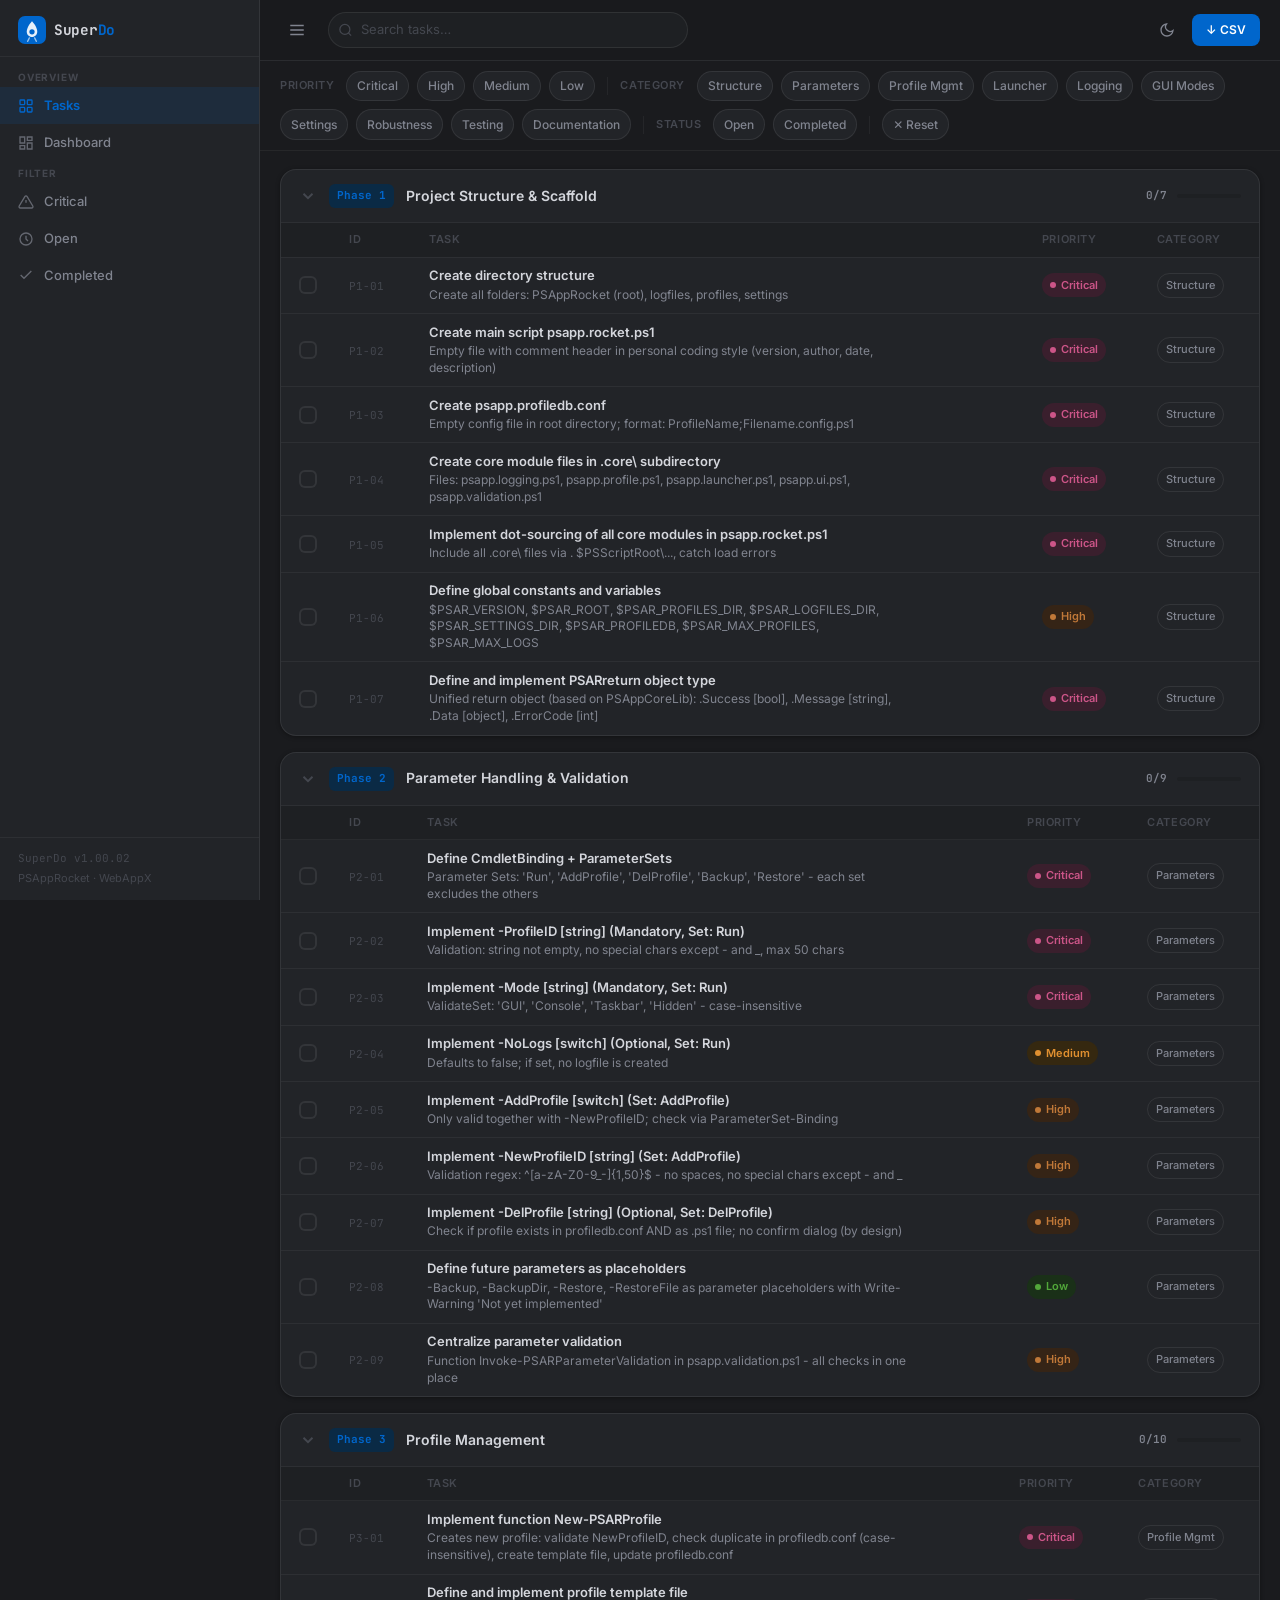
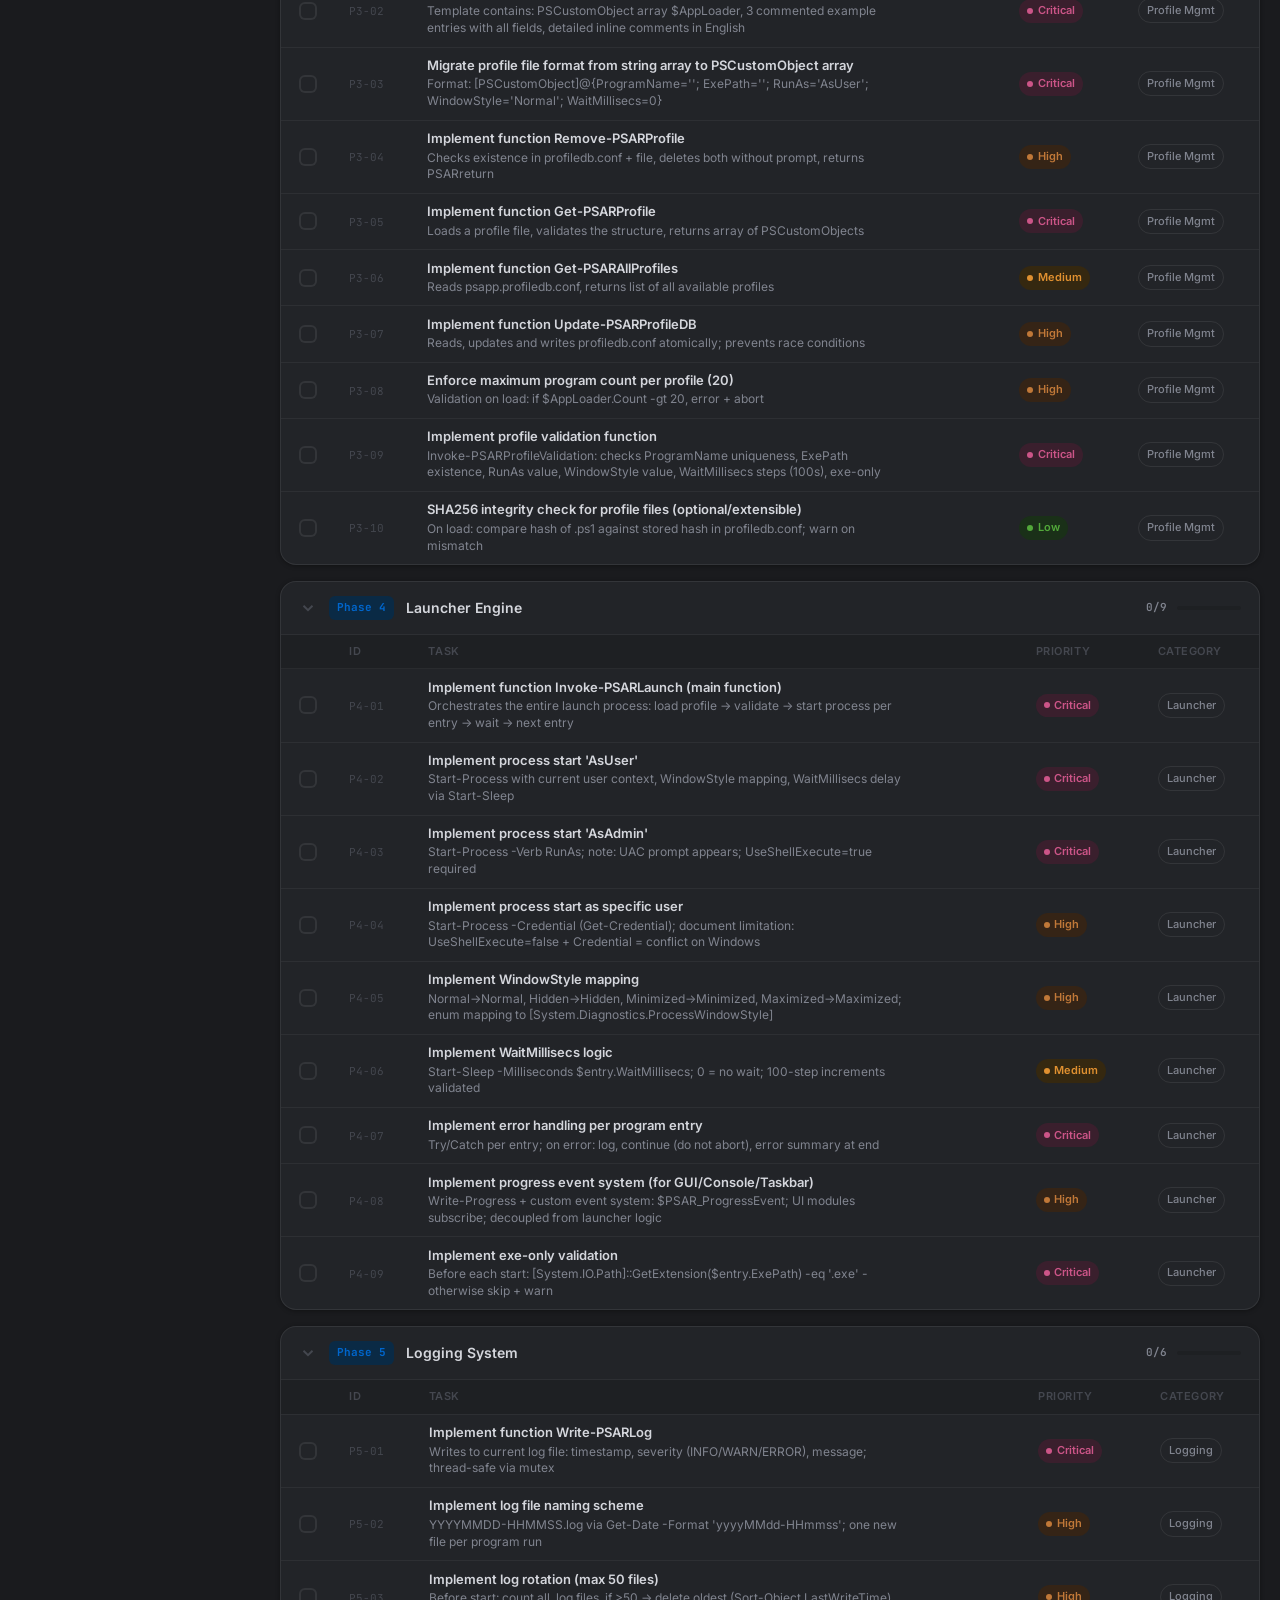
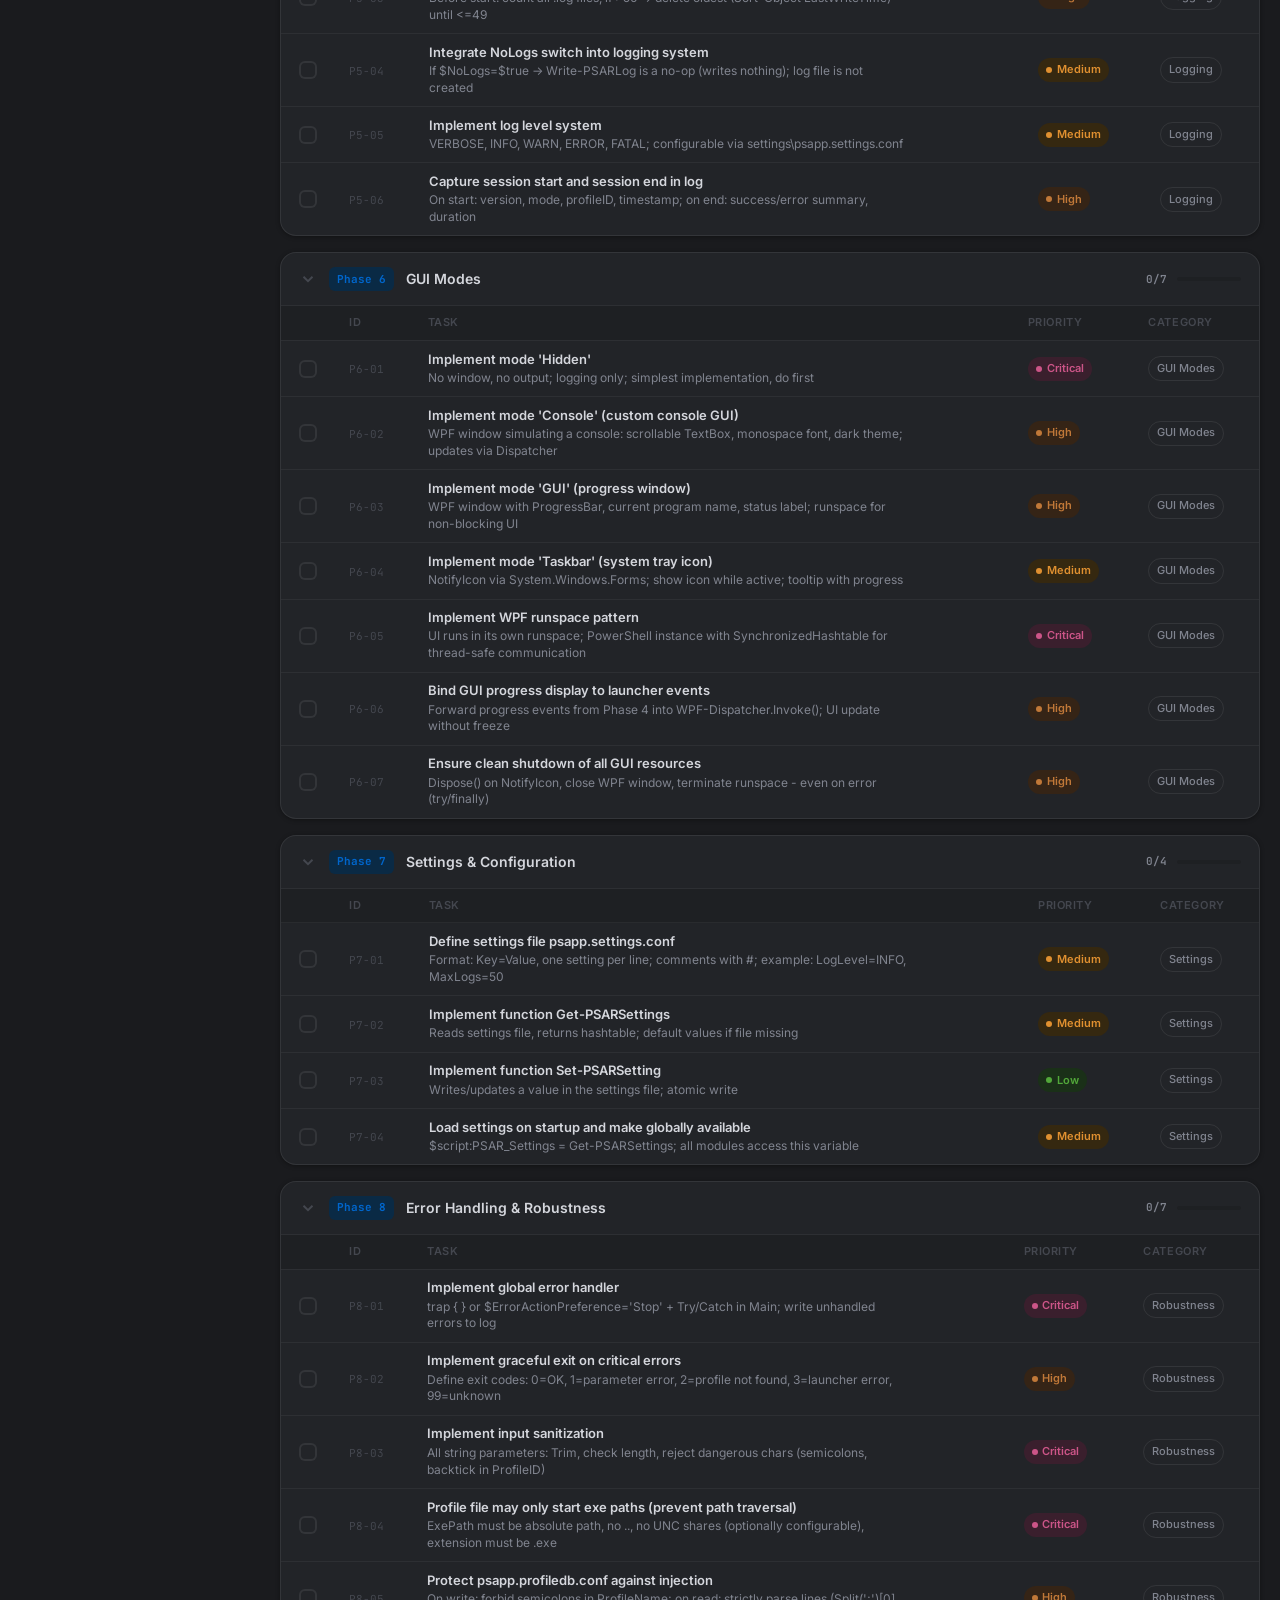
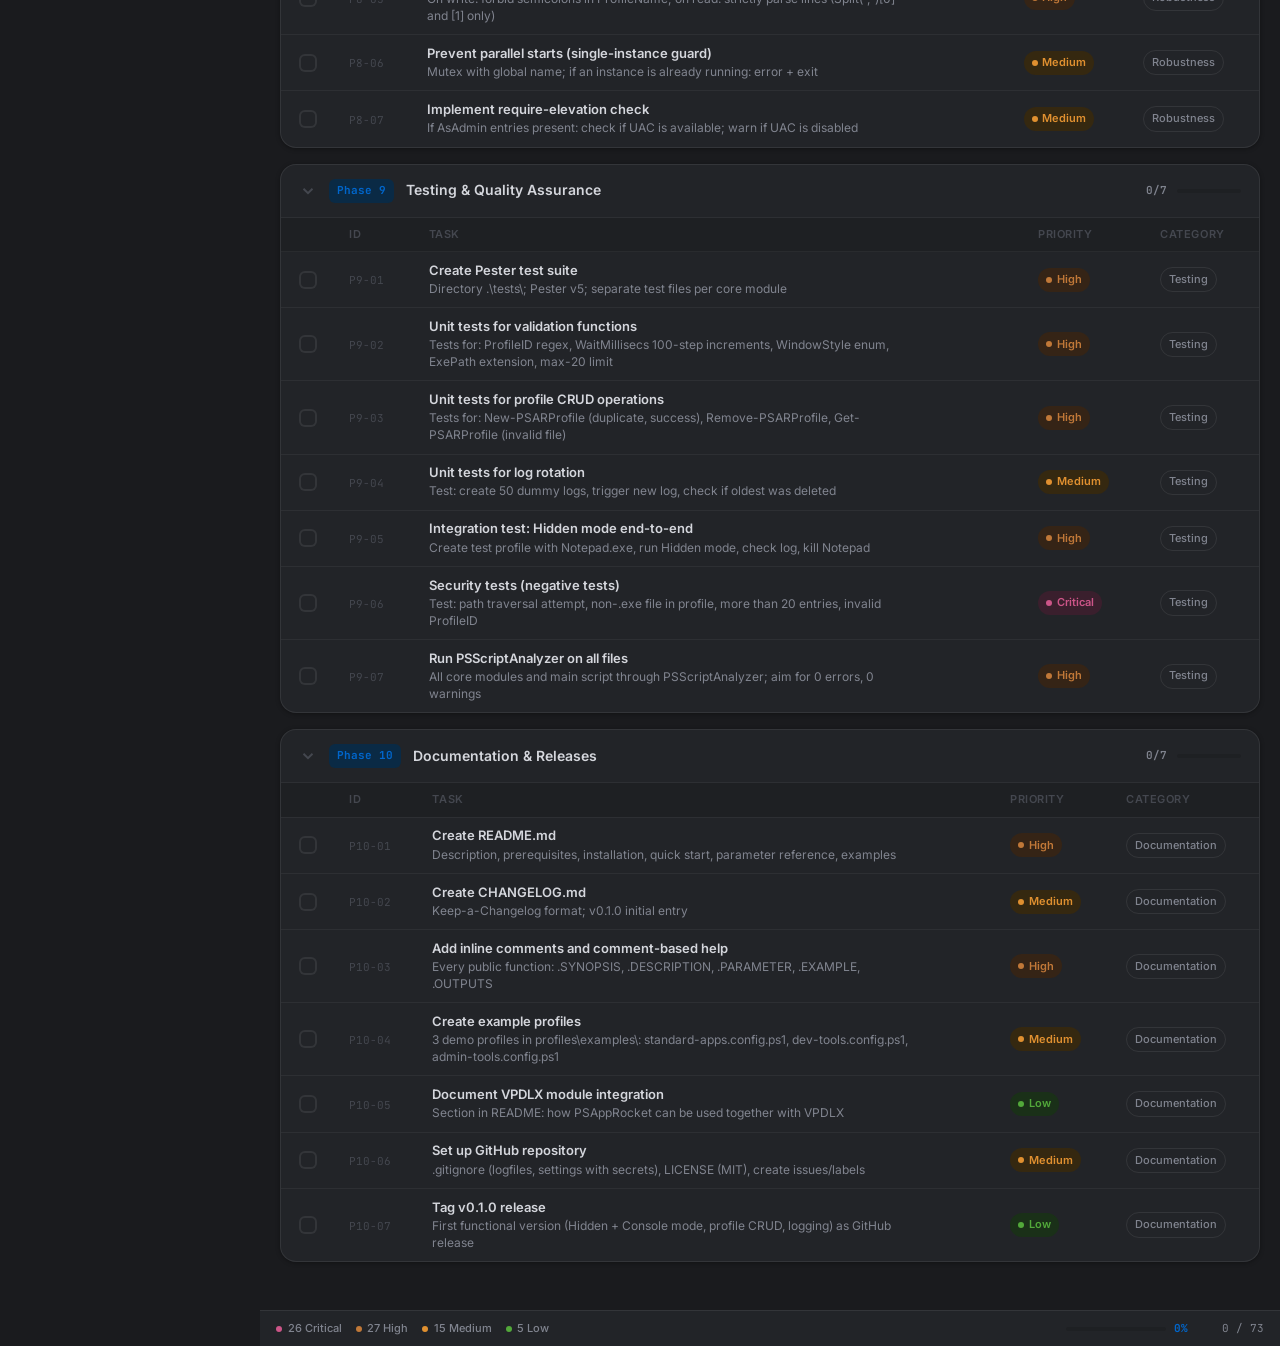
==== commit 5451d21f: "WebAppX Update (SuperDo v1.00.02)" ====
--- a/SuperDo/SuperDo.html
+++ b/SuperDo/SuperDo.html
@@ -107,7 +107,6 @@
   display:flex;
   flex-direction:column;
   /* CRITICAL: no overflow:hidden here – let children control scroll */
-  overflow:hidden;
 }
 button,input,select{font:inherit;color:inherit;cursor:pointer}
 button{background:none;border:none}
@@ -133,7 +132,7 @@
   transition:transform 320ms cubic-bezier(.16,1,.3,1), width 320ms cubic-bezier(.16,1,.3,1);
   overflow:hidden;
   z-index:200;
-  position:relative;
+  position:sticky;top:0;height:100vh
 }
 .sidebar.collapsed{
   transform:translateX(calc(-1 * var(--sidebar-width)));
@@ -422,10 +421,9 @@
 .dash-card-sub{font-size:10px;color:var(--text-faint);margin-top:.1rem}
 
 /* Category breakdown */
-.dash-cat-grid{display:flex;flex-direction:column;gap:.5rem}
-.dash-cat-row{
+.dash-cat-grid{display:flex;flex-direction:column;gap:0.875rem}.dash-cat-row{
   display:flex;align-items:center;gap:.75rem;
-  padding:.5rem .75rem;
+  padding:0.5rem;
   background:var(--surface);border:1px solid var(--border);
   border-radius:var(--r-lg);
 }
@@ -438,6 +436,7 @@
 /* ============ STATUS BAR (bottom) ============ */
 .status-bar{
   flex-shrink:0;height:36px;
+    position:sticky;bottom:0;
   background:var(--surface);border-top:1px solid var(--border);
   display:flex;align-items:center;padding:0 1rem;gap:.875rem;
   overflow:hidden;font-size:11px;z-index:50;
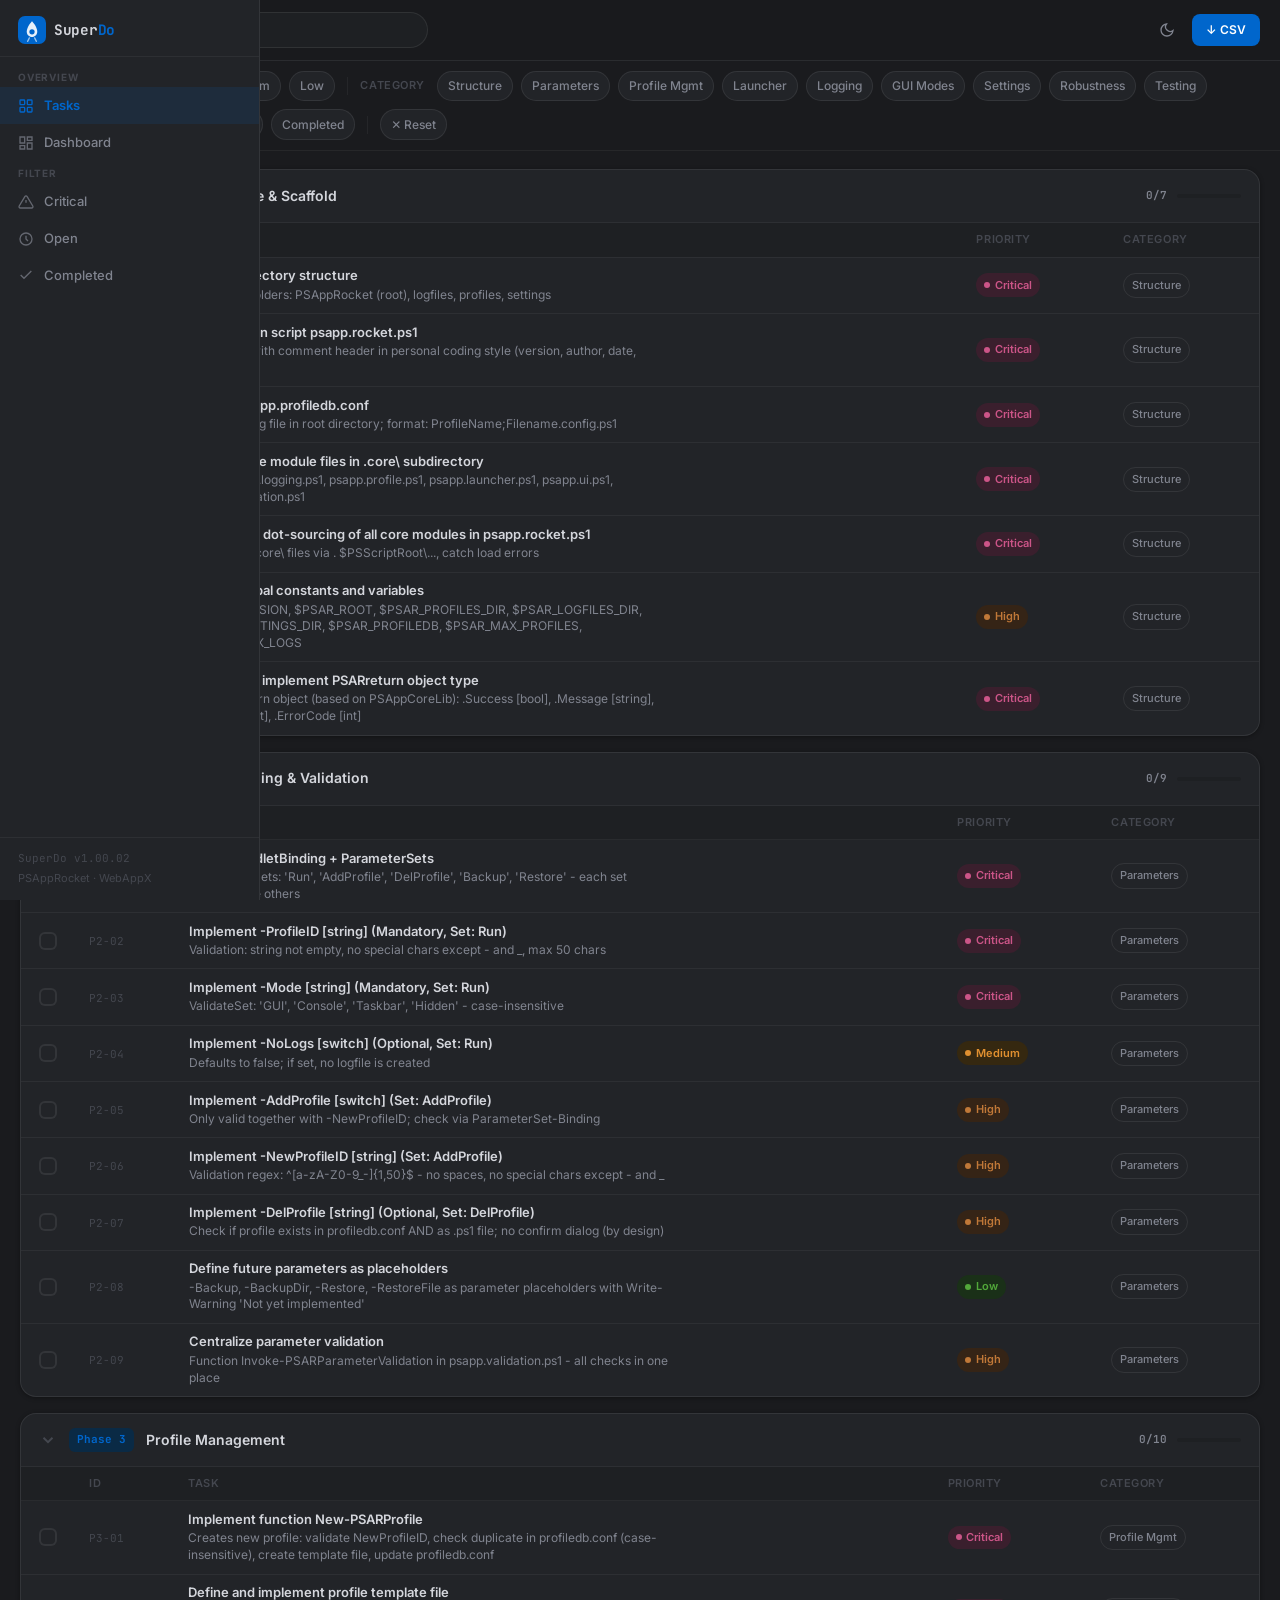
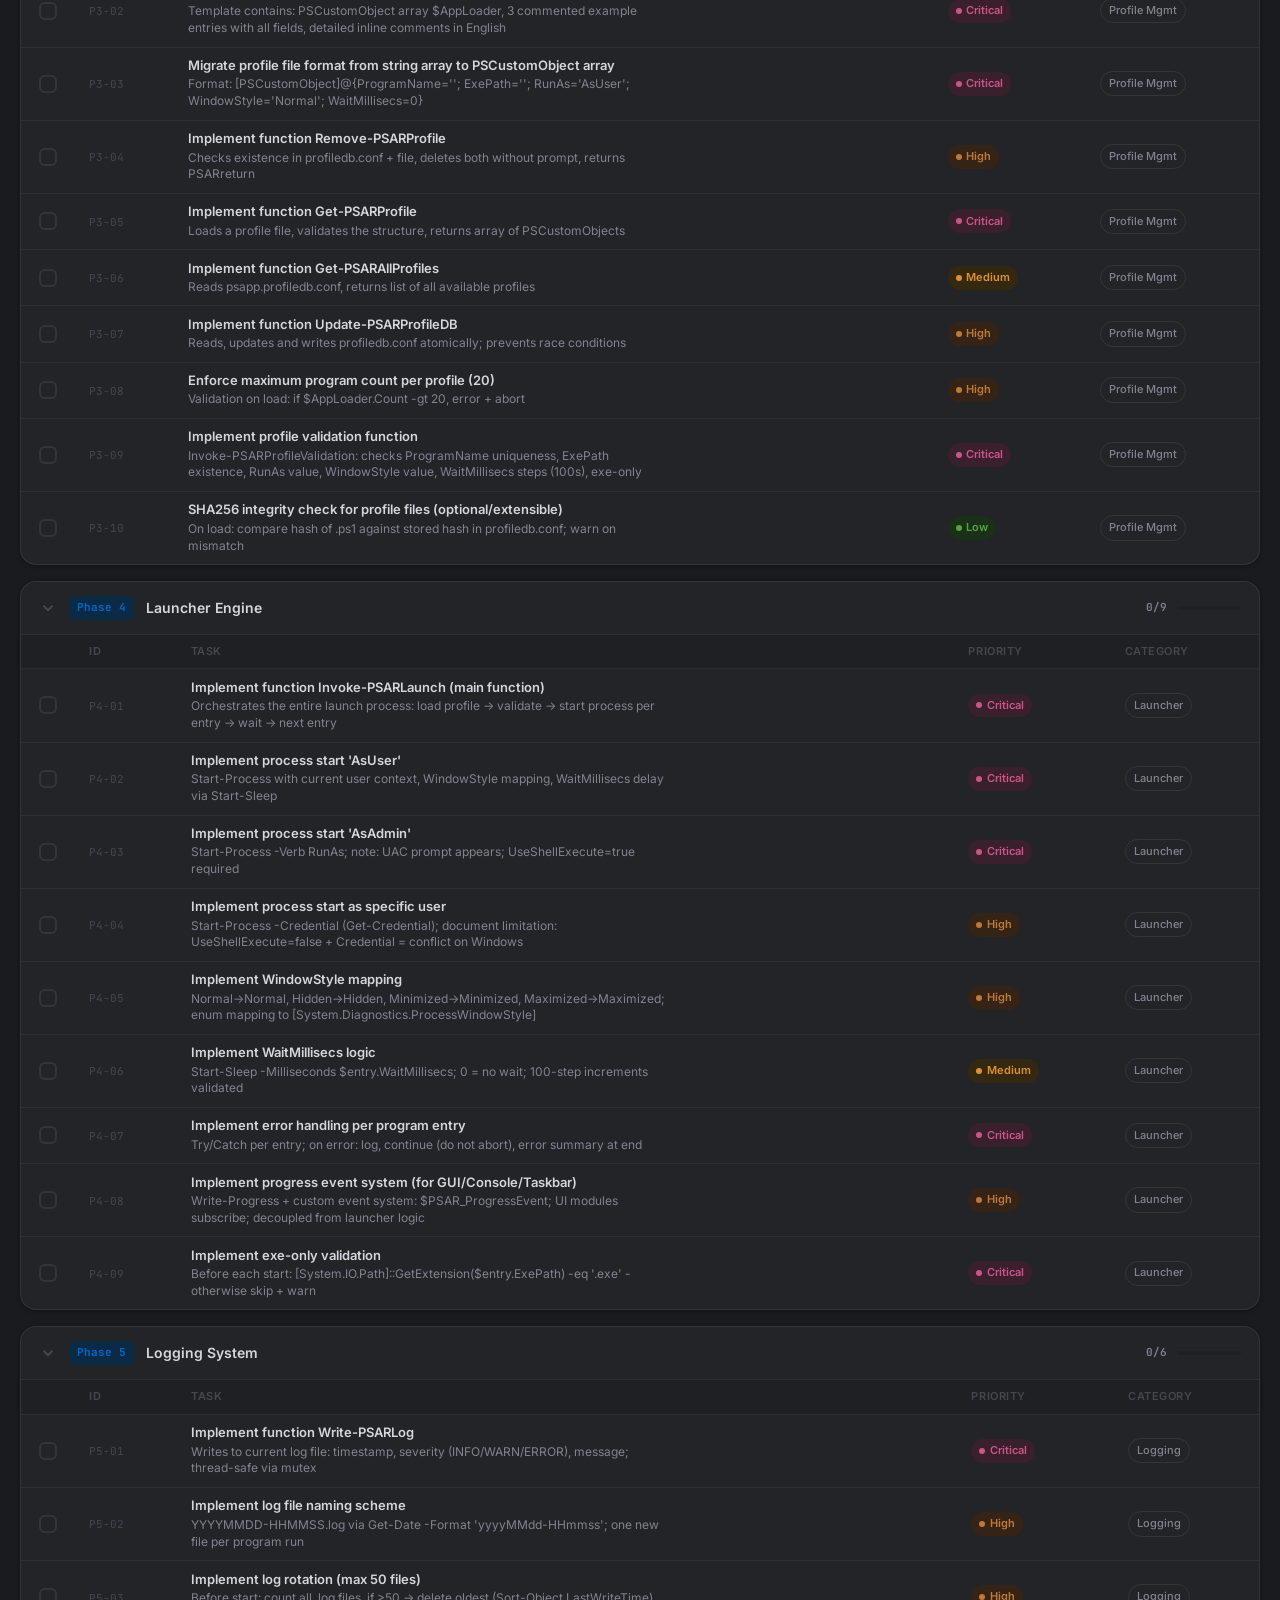
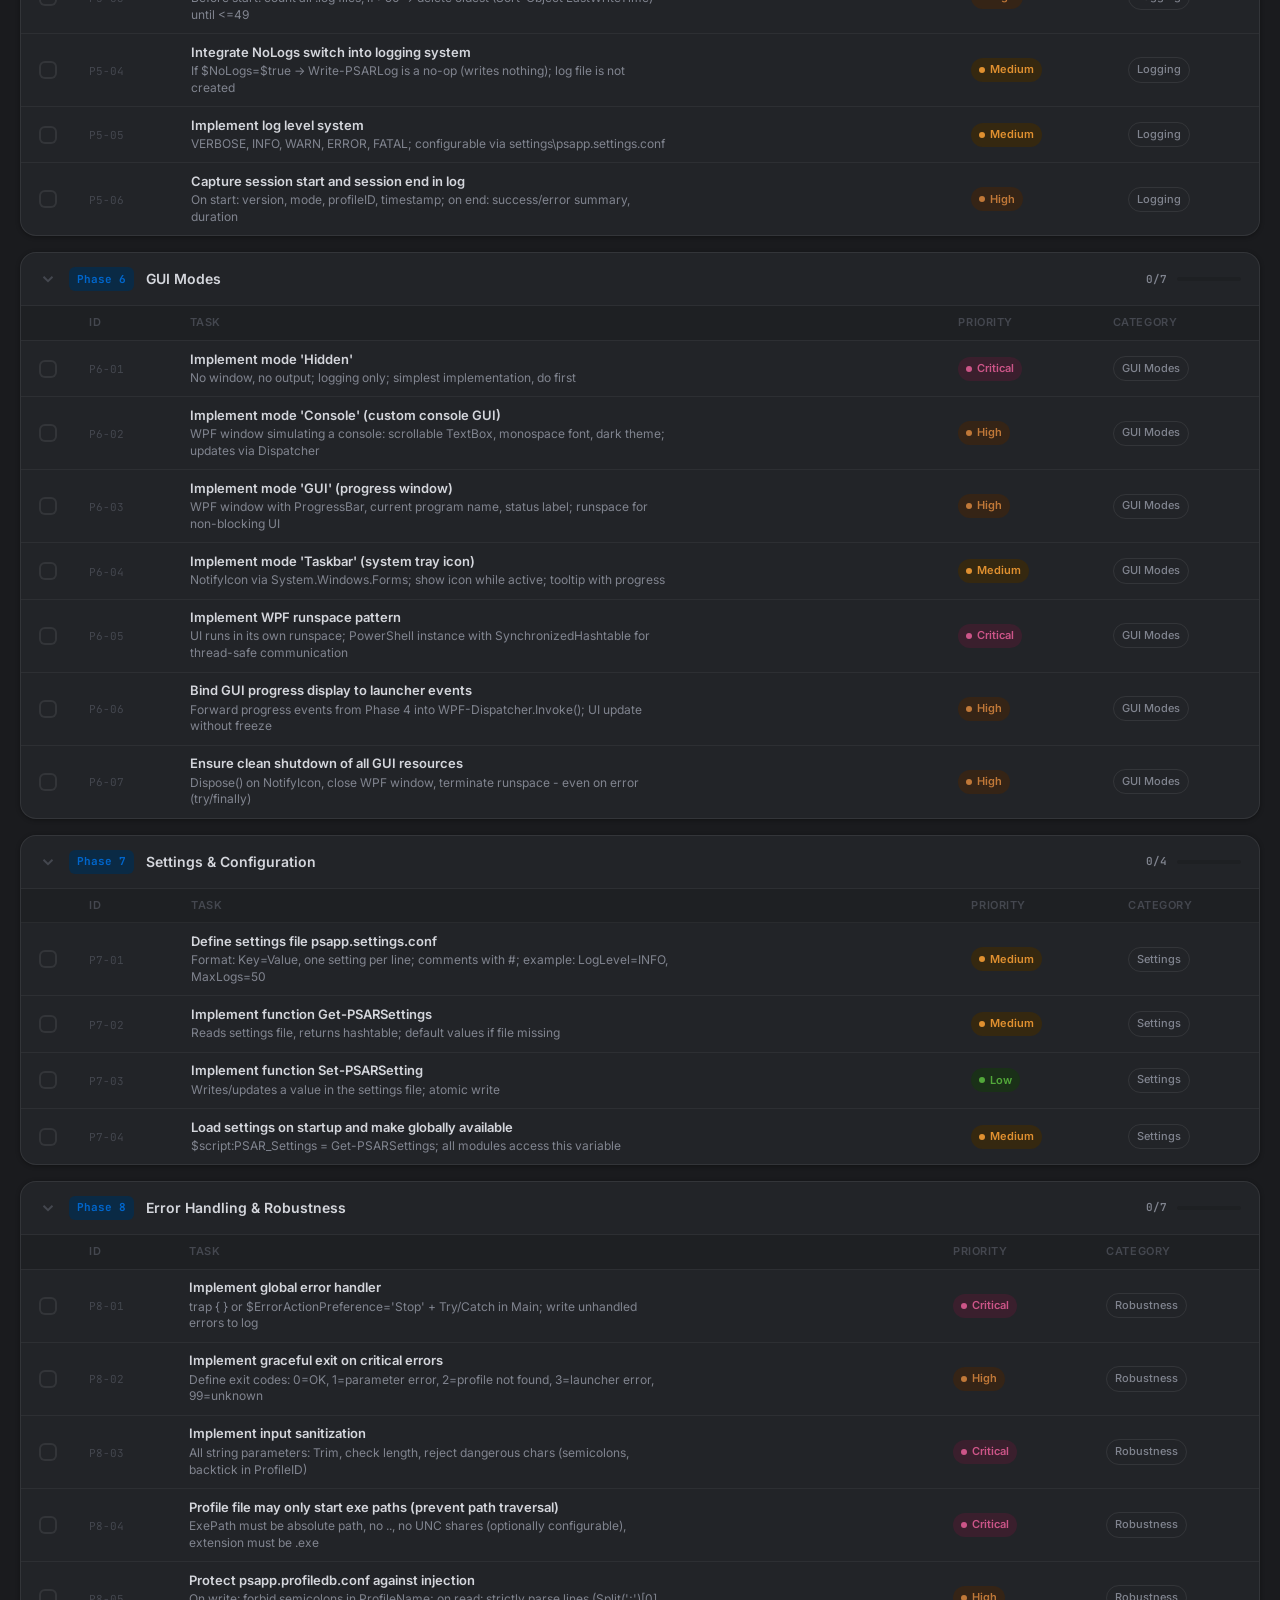
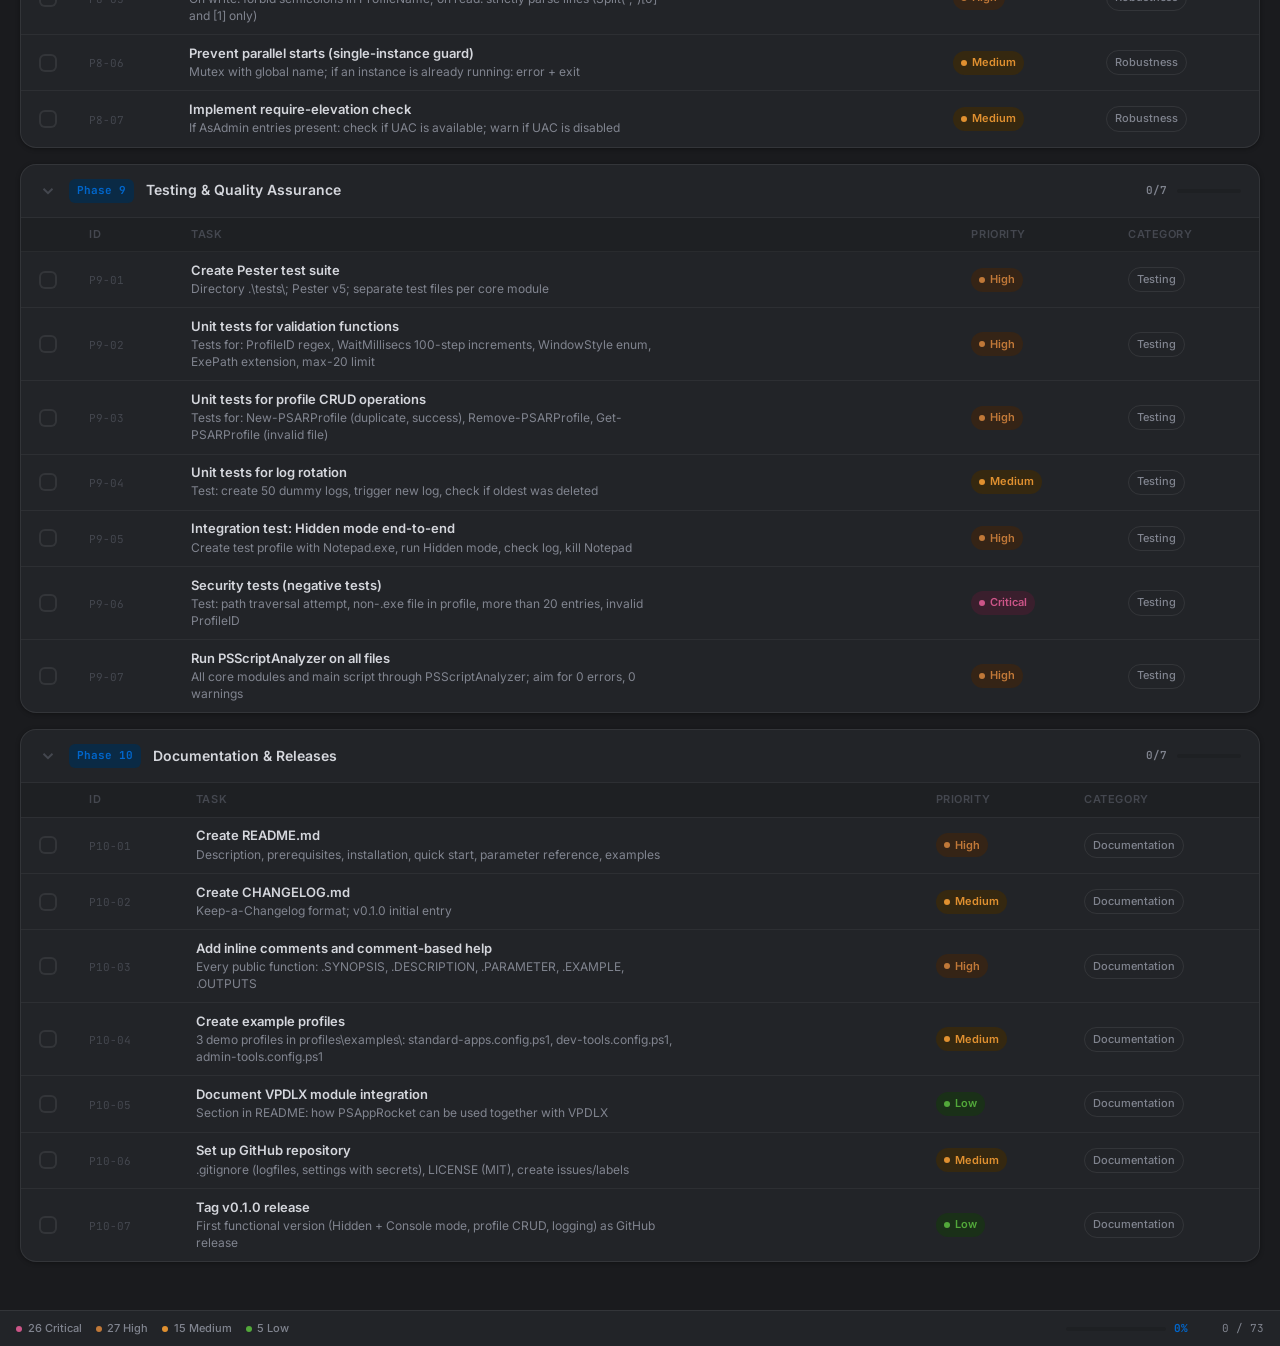
==== commit efd1a661: "WebAppX Update (SuperDo v1.00.02)" ====
--- a/SuperDo/SuperDo.html
+++ b/SuperDo/SuperDo.html
@@ -132,8 +132,7 @@
   transition:transform 320ms cubic-bezier(.16,1,.3,1), width 320ms cubic-bezier(.16,1,.3,1);
   overflow:hidden;
   z-index:200;
-  position:sticky;top:0;height:100vh
-}
+  position:fixed;top:0;left:0;height:100vh;}
 .sidebar.collapsed{
   transform:translateX(calc(-1 * var(--sidebar-width)));
   width:0;
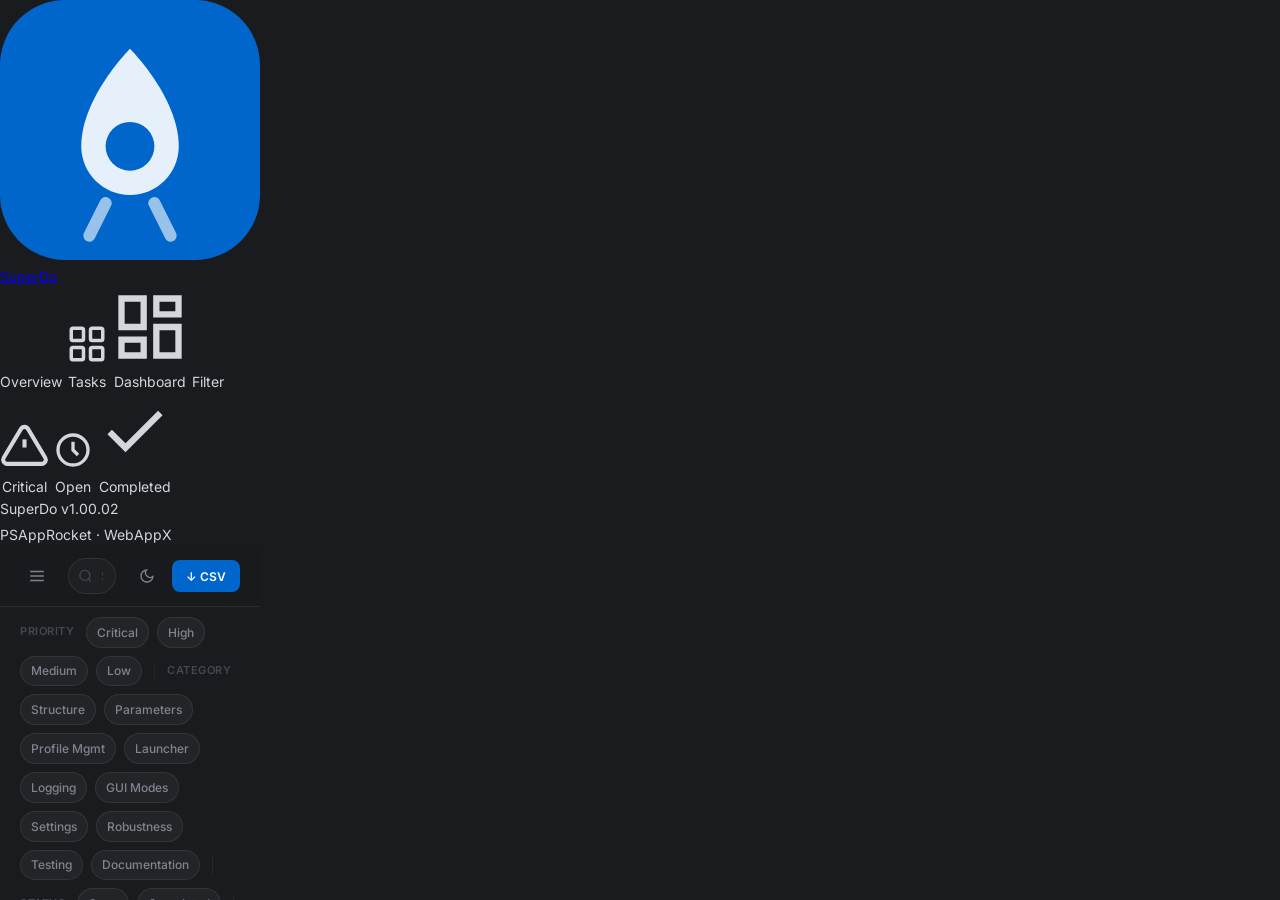
==== commit bc060897: "WebAppX Update (SuperDo v1.00.02)" ====
--- a/SuperDo/SuperDo.html
+++ b/SuperDo/SuperDo.html
@@ -113,12 +113,11 @@
 
 /* ============ APP SHELL ============ */
 .app-shell{
-  display:flex;
-  flex:1;
+  display:grid;
+  grid-template-columns:var(--sidebar-width) 1fr;
   height:100dvh;
   overflow:hidden;
-  position:relative;
-}
+}}
 
 /* ============ SIDEBAR ============ */
 .sidebar{
@@ -132,8 +131,7 @@
   transition:transform 320ms cubic-bezier(.16,1,.3,1), width 320ms cubic-bezier(.16,1,.3,1);
   overflow:hidden;
   z-index:200;
-  position:fixed;top:0;left:0;height:100vh;}
-.sidebar.collapsed{
+  position:relative;.sidebar.collapsed{
   transform:translateX(calc(-1 * var(--sidebar-width)));
   width:0;
 }
@@ -175,13 +173,11 @@
 
 /* ============ MAIN CONTENT AREA ============ */
 .content-area{
-  flex:1;
-  display:flex;
-  flex-direction:column;
+  display:grid;
+  grid-template-rows:auto 1fr auto;
   overflow:hidden;
   min-width:0;
-  transition:margin-left 320ms cubic-bezier(.16,1,.3,1);
-}
+}}
 
 /* ============ HEADER ============ */
 .header{
@@ -435,7 +431,6 @@
 /* ============ STATUS BAR (bottom) ============ */
 .status-bar{
   flex-shrink:0;height:36px;
-    position:sticky;bottom:0;
   background:var(--surface);border-top:1px solid var(--border);
   display:flex;align-items:center;padding:0 1rem;gap:.875rem;
   overflow:hidden;font-size:11px;z-index:50;
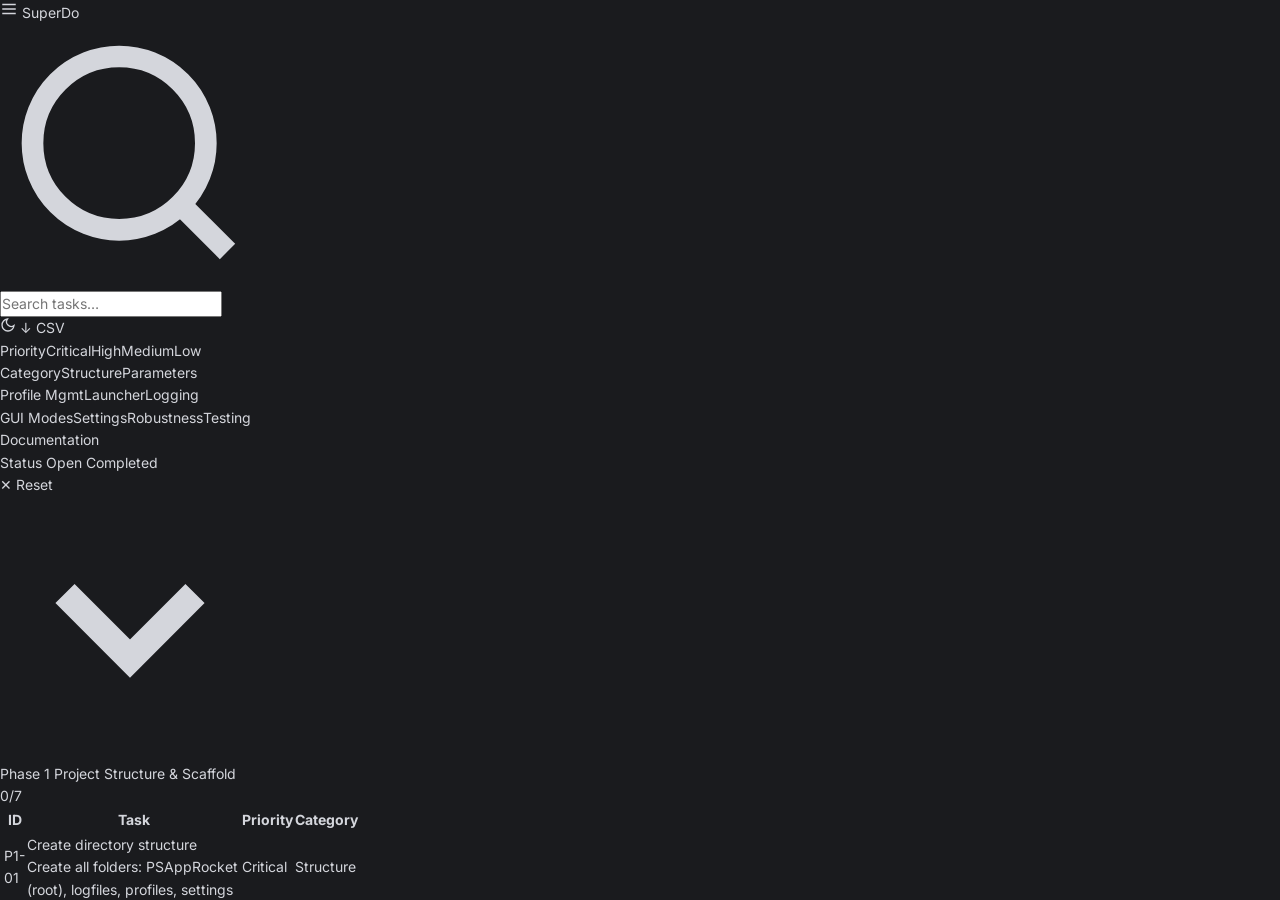
==== commit a5c670f4: "WebAppX Update (SuperDo v1.00.02)" ====
--- a/SuperDo/SuperDo.html
+++ b/SuperDo/SuperDo.html
@@ -117,7 +117,7 @@
   grid-template-columns:var(--sidebar-width) 1fr;
   height:100dvh;
   overflow:hidden;
-}}
+}
 
 /* ============ SIDEBAR ============ */
 .sidebar{
@@ -177,7 +177,7 @@
   grid-template-rows:auto 1fr auto;
   overflow:hidden;
   min-width:0;
-}}
+}
 
 /* ============ HEADER ============ */
 .header{
